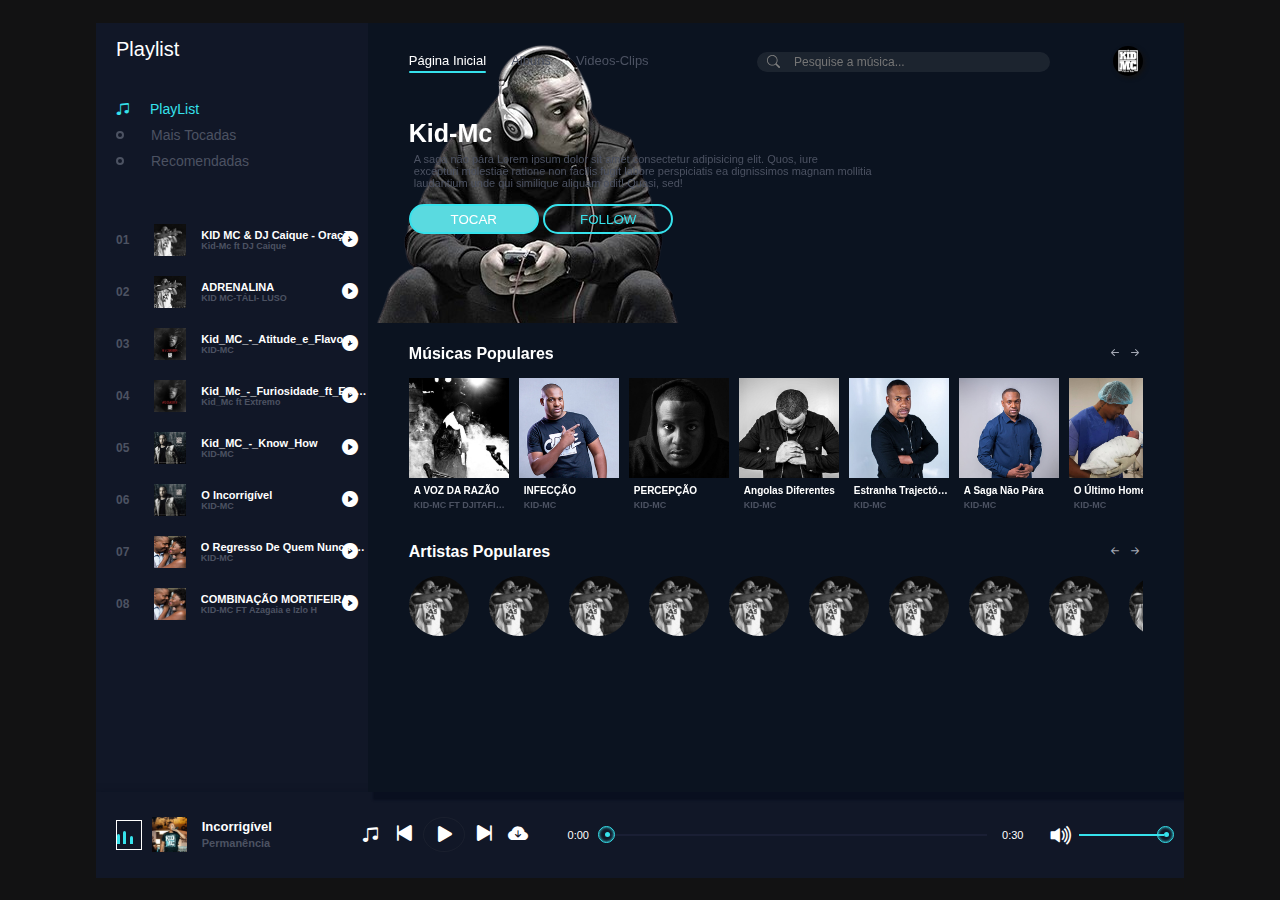
==== index.html @ c9020441 "comitar" ====
<!DOCTYPE html>
<html lang="pt-br">
<head>
    <meta charset="UTF-8">
    <meta name="viewport" content="width=device-width, initial-scale=1.0">
    <title>músicas</title>
    <link rel="stylesheet" href="Estilos/music.css">
    <link rel="stylesheet" href="https://cdn.jsdelivr.net/npm/bootstrap-icons@1.8.3/font/bootstrap-icons.css">
    <script defer src="js/music.js"></script>
</head>
<body>
<header>
 <div class="menu_lateral"><!--MENU-LATERAL-->
   <h1>Playlist</h1>
    <div class="playlist"> <!--Abrir playlist-->
      <h4 class="active"><span></span> <i class="bi bi-music-note-beamed"></i>PlayList</h4>
      <h4><span></span> <i class="bi bi-music-note-beamed"></i>Mais Tocadas</h4>
      <h4><span></span> <i class="bi bi-music-note-beamed"></i> Recomendadas</h4>
    </div><!--Fechar playlist-->
    <div class="menu_musica"><!--Abrir menu-musicas--> 
      <li class="itens_sons">
       <span>01</span>
       <img src="Imagens/telefones/kid-mc01.jpg" alt="">
       <h5>On My Way   <br> <div class="subtitulo">Kid-Mc</div></h5>
       <i class="bi playListPlay bi-play-circle-fill" id="1"></i>
      </li>
      <li class="itens_sons">
      <span>02</span>
                  <img src="Imagens/telefones/kid-mc03.jpg" alt="">
                  <h5>On My Way <br> <div class="subtitulo">Kid-Mc</div></h5>
                  <i class="bi playListPlay bi-play-circle-fill" id="2"></i>
      </li>
                <li class="itens_sons">
                  <span>03</span>
                  <img src="Imagens/telefones/kid-mc04.jpg" alt="">
                  <h5>On My Way <br> <div class="subtitulo">Kid-Mc</div></h5>
                  <i class="bi playListPlay bi-play-circle-fill" id="3"></i>
                </li>
                <li class="itens_sons">
                <span>04</span>
                  <img src="Imagens/telefones/kid-mc05.jpg" alt="">
                  <h5>On My Way <br> <div class="subtitulo">Kid-Mc</div></h5>
                  <i class="bi playListPlay bi-play-circle-fill" id="4"></i>
                </li>
                <li class="itens_sons">
                  <span>05</span>
                  <img src="Imagens/telefones/kid-mc06.jpg" alt="">
                  <h5>On My Way <br> <div class="subtitulo">Kid-Mc</div></h5>
                  <i class="bi playListPlay bi-play-circle-fill" id="5"></i>
                </li>
                <li class="itens_sons">
                  <span>06</span>
                  <img src="Imagens/telefones/kid-mc07.jpg" alt="">
                  <h5>On My Way <br> <div class="subtitulo">Kid-Mc</div></h5>
                  <i class="bi playListPlay bi-play-circle-fill" id="6"></i>
                </li>
              <li class="itens_sons">
                  <span>07</span>
                  <img src="Imagens/telefones/kid-mc11.jpg" alt="">
                  <h5>On My Way <br> <div class="subtitulo">Kid-Mc</div></h5>
                  <i class="bi playListPlay bi-play-circle-fill" id="7"></i>
              </li>
              <li class="itens_sons">
                <span>08</span>
                <img src="Imagens/telefones/kid-mc10.jpg" alt="">
                <h5>On My Way <br> <div class="subtitulo">Kid-Mc</div></h5>
                <i class="bi playListPlay bi-play-circle-fill" id="8"></i>
              </li>
              <li class="itens_sons">
                <span>09</span>
                <img src="Imagens/telefones/kid-mc12.jpg" alt="">
                <h5>On My Way <br> <div class="subtitulo">Kid-Mc</div></h5>
                <i class="bi playListPlay bi-play-circle-fill" id="9"></i>
              </li>
              <li class="itens_sons">
                <span>10</span>
                <img src="Imagens/telefones/kid-mc13.jpg" alt="">
                <h5>On My Way <br> <div class="subtitulo">Kid-Mc</div></h5>
                <i class="bi playListPlay bi-play-circle-fill" id="10"></i>
                </li>
                <li class="itens_sons">
                <span>11</span>
                <img src="Imagens/telefones/kid-mc14.jpg" alt="">
                <h5>On My Way <br> <div class="subtitulo">Kid-Mc</div></h5>
                <i class="bi playListPlay bi-play-circle-fill" id="11"></i>
                </li>
              <li class="itens_sons">
                <span>12</span>
                <img src="Imagens/telefones/kid-mc15.jpg" alt="">
                <h5>On My Way <br> <div class="subtitulo">Kid-Mc</div></h5>
                <i class="bi playListPlay bi-play-circle-fill" id="12"></i>
              </li>
              <li class="itens_sons">
                <span>13</span>
                <img src="Imagens/telefones/kid-mc16.jpg" alt="">
                <h5>On My Way <br> <div class="subtitulo">Kid-Mc</div></h5>
                <i class="bi playListPlay bi-play-circle-fill" id="13"></i>
                </li>
                <li class="itens_sons">
                  <span>14</span>
                  <img src="Imagens/telefones/kid-mc17.jpg" alt="">
                  <h5>On My Way <br> <div class="subtitulo">Kid-Mc</div></h5>
                  <i class="bi playListPlay bi-play-circle-fill" id="14"></i>
                </li>
              <li class="itens_sons">
                <span>15</span>
                <img src="Imagens/telefones/kid-mc18.jpg" alt="">
                <h5>On My Way <br> <div class="subtitulo">Kid-Mc</div></h5>
                  <i class="bi playListPlay bi-play-circle-fill" id="15"></i>
                </li>
   </div><!--Fechamento do menu-musicas-->
 </div><!--Fechamento do menu lateral -->
              <div class="musicas_lateral"><!--Abrir musicas laterais-->
                <nav><!--Abrir a nav-->
                  <ul> 
                    <li>Página Inicial <span></span></li>
                    <li>Albuns</li>
                    <li>Videos-Clips</li>
                  </ul>
                  <div class="pesquisar">
                    <i class=" bi bi-search"></i>
                    <input type="text" name="" id="" placeholder="Pesquise a música...">
                  </div>
                  <div class="usuario">
                    <img src="Imagens/telefones/logo.jpg" alt="logo-tipo-Kid-Mc">
                  </div>
                </nav><!--Fechar a Nav-->
                <div class="content"><!--Abrir Content-->
                  <h1>Kid-Mc</h1>
                  <p>A saga não pára Lorem ipsum dolor sit amet consectetur adipisicing elit. Quos, iure <br> excepturi molestiae ratione non facilis fugit labore perspiciatis ea dignissimos magnam mollitia <br> laudantium unde qui similique aliquam odit! Quasi, sed!</p>
                  <div class="botoes">
                    <button>TOCAR</button>
                    <button>FOLLOW</button>
                  </div>
                </div> <!--Fechar content-->
                <div class="musicas_populares"><!--Abrir musicas Populares-->
                <div class="h4"><!--Abrir H4-->
                    <h4>Músicas Populares</h4>
                    <div class="btn_s">
                      <i class="bi bi-arrow-left-short" id="musicas_populares_recuar"></i>
                      <i class="bi bi-arrow-right-short" id="musicas_populares_avancar"></i>
                    </div>
                </div><!--Fechar H4-->
                <div class="pop_musicas"><!---Abrir pop_musicas-->
                    <li class="itens_sons">
                      <div class="img_play">
                        <img src="Imagens/telefones/1.jpg" alt="">  
                        <i class="bi playListPlay bi-play-circle-fill" id="16"></i>
                    </div>
                    <h5>On My away  <br> <div class="subtitulo">Kid-Mc</div></h5>
                    </li>
                  <li class="itens_sons">
                      <div class="img_play">
                      <img src="Imagens/telefones/kid-mc01.jpg" alt="">  
                      <i class="bi playListPlay bi-play-circle-fill" id="17"></i>
                    </div>
                      <h5>On My away  <br> <div class="subtitulo">Kid-Mc</div></h5>
                    </li>
                  <li class="itens_sons">
                      <div class="img_play">
                      <img src="Imagens/telefones/kid-mc01.jpg" alt="">  
                        <i class="bi playListPlay bi-play-circle-fill" id="18"></i>
                    </div>
                    <h5>On My away  <br> <div class="subtitulo">Kid-Mc</div></h5>
                  </li>
                  <li class="itens_sons">
                      <div class="img_play">
                      <img src="Imagens/telefones/kid-mc01.jpg" alt="">  
                      <i class="bi playListPlay bi-play-circle-fill" id="19"></i>
                    </div>
                    <h5>On My away  <br> <div class="subtitulo">Kid-Mc</div></h5>
                  </li>
                  <li class="itens_sons">
                    <div class="img_play">
                      <img src="Imagens/telefones/kid-mc01.jpg" alt="">  
                      <i class="bi playListPlay bi-play-circle-fill" id="20"></i>
                    </div>
                    <h5>On My away  <br> <div class="subtitulo">Kid-Mc</div></h5>
                    </li>
                  <li class="itens_sons">
                    <div class="img_play">
                        <img src="Imagens/telefones/kid-mc01.jpg" alt="">  
                        <i class="bi playListPlay bi-play-circle-fill" id="21"></i>
                    </div>
                      <h5>On My away  <br> <div class="subtitulo">Kid-Mc</div></h5>
                  </li>
                    <li class="itens_sons">
                    <div class="img_play">
                      <img src="Imagens/telefones/kid-mc01.jpg" alt="">  
                        <i class="bi playListPlay bi-play-circle-fill" id="22"></i>
                    </div>
                    <h5>On My away  <br> <div class="subtitulo">Kid-Mc</div></h5>
                  </li>
                  <li class="itens_sons">
                      <div class="img_play">
                        <img src="Imagens/telefones/kid-mc01.jpg" alt="">  
                        <i class="bi playListPlay bi-play-circle-fill" id="23"></i>
                    </div>
                      <h5>On My away  <br> <div class="subtitulo">Kid-Mc</div></h5>
                  </li>
                  <li class="itens_sons">
                      <div class="img_play">
                        <img src="Imagens/telefones/kid-mc01.jpg" alt="">  
                        <i class="bi playListPlay bi-play-circle-fill" id="24"></i>
                    </div>
                      <h5>On My away  <br> <div class="subtitulo">Kid-Mc</div></h5>
                  </li>
                  <li class="itens_sons">
                      <div class="img_play">
                        <img src="Imagens/telefones/kid-mc01.jpg" alt="">  
                        <i class="bi playListPlay bi-play-circle-fill" id="25"></i>
                    </div>
                      <h5>On My away  <br> <div class="subtitulo">Kid-Mc</div></h5>
                  </li>
                  <li class="itens_sons">
                      <div class="img_play">
                        <img src="Imagens/telefones/kid-mc01.jpg" alt="">  
                        <i class="bi playListPlay bi-play-circle-fill" id="26"></i>
                    </div>
                      <h5>On My away  <br> <div class="subtitulo">Kid-Mc</div></h5>
                  </li>
                  <li class="itens_sons">
                      <div class="img_play">
                        <img src="Imagens/telefones/kid-mc01.jpg" alt="">  
                        <i class="bi playListPlay bi-play-circle-fill" id="27"></i>
                    </div>
                      <h5>On My away  <br> <div class="subtitulo">Kid-Mc</div></h5>
                  </li>
                  <li class="itens_sons">
                      <div class="img_play">
                        <img src="Imagens/telefones/kid-mc01.jpg" alt="">  
                        <i class="bi playListPlay bi-play-circle-fill" id="28"></i>
                    </div>
                    <h5>BUMBA  <br> <div class="subtitulo">Kid-Mc</div></h5>  
                  </li>
                  <!--Aumentando musicas nessse espaco (li)-->
                  </div><!--Fechar pop_musicas-->
                
            

                </div><!--Fechamento das musicas populares-->
                <div class="artistas_populares">
                  <div class="h4"><!--Abrir H4-->
                    <h4>Artistas Populares</h4>
                    <div class="btn_s">
                      <i class="bi bi-arrow-left-short" id="artistas_populares_recuar"></i>
                      <i class="bi bi-arrow-right-short" id="artistas_populares_avancar"></i>
                    </div>
                </div><!--Fechar H4-->
                <div class="item artistas_bx"><!--Abrir item/musicas populares/imagens redondas-->
                     <li>
                       <img src="Imagens/telefones/1.jpg" alt="">
                     </li>
                     <li>
                      <img src="Imagens/telefones/1.jpg" alt="">
                    </li>
                    <li>
                      <img src="Imagens/telefones/1.jpg" alt="">
                    </li>
                    <li>
                      <img src="Imagens/telefones/1.jpg" alt="">
                    </li>
                    <li>
                      <img src="Imagens/telefones/1.jpg" alt="">
                    </li>
                    <li>
                      <img src="Imagens/telefones/1.jpg" alt="">
                    </li>
                    <li>
                      <img src="Imagens/telefones/1.jpg" alt="">
                    </li>
                    <li>
                      <img src="Imagens/telefones/1.jpg" alt="">
                    </li>
                    <li>
                      <img src="Imagens/telefones/1.jpg" alt="">
                    </li>
                    <li>
                      <img src="Imagens/telefones/1.jpg" alt="">
                    </li>
                    <li>
                      <img src="Imagens/telefones/1.jpg" alt="">
                    </li>
                    <li>
                      <img src="Imagens/telefones/1.jpg" alt="">
                    </li>
                    <li>
                      <img src="Imagens/telefones/1.jpg" alt="">
                    </li>
                    <li>
                      <img src="Imagens/telefones/1.jpg" alt="">
                    </li>
                    <li>
                      <img src="Imagens/telefones/1.jpg" alt="">
                    </li>
                    <li>
                      <img src="Imagens/telefones/1.jpg" alt="">
                    </li>
                    <li>
                      <img src="Imagens/telefones/1.jpg" alt="">
                    </li>
                    <li>
                      <img src="Imagens/telefones/1.jpg" alt="">
                    </li>
                    <li>
                      <img src="Imagens/telefones/1.jpg" alt="">
                    </li>
                    
                </div><!--Fechar item/musicas populares/imagens redondas-->
                </div>
              </div><!--Fechar musicas Laterais-->


                  <div class="melhores_musicas"><!--mELHORES mUSICAS-->

                  <div class="wave" id="wave"><!--Abrir Wave-->
                      <div class="wave1"></div>
                    <div class="wave1"></div>
                    <div class="wave1"></div>
                  </div><!--Fechar wave-->
                    <img src="Imagens/telefones/10.jpg" alt="" id="poster_melhores_musicas">
                    <h5 id="titulo">
                    Incorrigível
                    <div class="subtitulo">Permanência</div>
                    </h5>
                    <div class="icones"><!--Abrir icones-->
                      <i class="bi shuffle bi-music-note-beamed"></i>
                      <i class="bi bi-skip-start-fill" id="voltar"></i>
                      <i class="bi bi-play-fill" id="melhoresmusicas"></i>
                      <i class="bi bi-skip-end-fill" id="proximo"></i>
                      <a href=""  download id="download_musica"><i class="bi bi-cloud-arrow-down-fill" ></i></a>
                    </div><!--Fechar icones-->
                    <span id="currentStart">0:00</span>
                    <div class="barra_progresso"><!--ABRIR BARRA DE PROGRESSO-MUSICA-->
                      <input type="range"  id="seek" min="0" max="100">
                      <div class="barra_progresso2" id="bar2"></div>
                      <div class="dot"></div>
                    </div><!--FECHAR BARRA DE PROGRESSO-MUSICA-->
                    <span id="currentFim">0:30</span>
                    <div class="volume"><!--Abrir volume-->
                      <i class="bi bi-volume-up-fill" id="icone_volume"></i>
                      <input type="range" min="0" max="100" id="volume">
                      <div class="volume_progresso"></div>
                      <div class="dot" id="volume_dot"></div>
                  </div><!--Fechar volume-->
                </div><!--Fechar melhores musicas--> 

</header>
    
</body>
</html>
---- Estilos/music.css ----
@import url('https://fonts.googleapis.com/css2?family=Poppins:ital,wght@0,100;0,200;0,300;0,400;0,500;0,600;0,700;0,800;0,900;1,100;1,200;1,300;1,400;1,500;1,600;1,700;1,800;1,900&display=swap');

*{
    box-sizing: border-box;
    margin: 0;
    padding: 0;
    text-decoration: none;
    list-style-type: none;



}
/*Configurando Músicas*/
body{
    font-family: 'Poopins', sans-serif;
    width: 100%;
    height: 100vh;
    background-color: #121213;
    display: grid;
    place-items: center;
}

header{
   position: relative;
    width: 85%;
    height: 95%;
   /* border: 1px solid #fff;*/
    display: flex;
    flex-wrap: wrap;
    overflow: hidden;
   
}



 header .menu_lateral, .musicas_lateral{
    width: 25%; 
    height: 90%;
   /* border: 1px solid  #fff;*/
    background: #111727;
    box-shadow: 5px 8px 2px #090f1f;
    color: #fff;
 } 



 header .musicas_lateral{
    width: 75%;
    background: #0b1320;
 } 



 header .melhores_musicas{
   width: 100%;
   height: 10%;
   /*border: 1px solid #fff;*/
   background: #111727;
   box-shadow: 0px 3px 8px #090f1f;
  
 }
 header .menu_lateral h1{
    font-size: 20px;
    margin: 15px 0px 0px 20px;
    font-weight: 500;

 }
 header .menu_lateral .playlist{
    margin: 40px 0px 0px 20px;

    
 }
 header .menu_lateral .playlist h4{
 font-size: 14px;
 font-weight: 400;
 padding-bottom: 10px;
 color: #4c5262;
 cursor: pointer;
 display: flex;
 align-items: center;
 transition: .3s linear;
    
 }
 /*efeito de passar com mouse*/
 header .menu_lateral .playlist h4:hover{
   
       color: #fff;
 }
 /*Fim do efeito de passar com mouse*/
 header .menu_lateral .playlist h4 span{
position: relative;
margin-right: 35px;
}
header .menu_lateral .playlist h4 span::before{
content: '';  
position: absolute;
width: 4px;
height: 4px;
border: 2px solid #4c5262;
border-radius: 50%;
top: -4px;
transition: .3s linear;
}
header .menu_lateral .playlist h4:hover span::before{
   border:2px solid #fff;
}
header .menu_lateral .playlist h4 .bi{
    display: none;
}
header .menu_lateral .playlist  .active{
color: #36e2ec;
}
header .menu_lateral .playlist  .active span{
   display: none;
}  
header .menu_lateral .playlist .active .bi{
    display: flex;
    margin-right: 20px;  
 }     
 header .menu_lateral .menu_musica{
    width: 100%;
    height: 420px;
   /* border: 1px solid #fff;*/
    margin-top: 40px;
    overflow: auto;
    
 }  
 header .menu_lateral .menu_musica::-webkit-scrollbar{
display: none;
   
}  
     
        
 header .menu_lateral .menu_musica li{
   list-style-type: none;
   position: relative;
   padding: 5px 0px 5px 20px;
   display: flex;
   align-items: center;
   margin-bottom: 10px;
   cursor: pointer;
   transition: .3s linear;
   
}  
header .menu_lateral .menu_musica li:hover{
background: rgb(105, 105, 105, .1);
   
}  
   
header .menu_lateral .menu_musica li span{
font-size: 12px;
font-weight: 600;
color: #4c5262;
      
   }  
header .menu_lateral .menu_musica li img{
     width: 32px;
     height: 32px;
     margin-left: 25px;
}  
         
header .menu_lateral .menu_musica li h5{
font-size: 11px;
margin-left: 15px;
width: 170px;
/*border: 1px solid #fff;*/
overflow: hidden;
text-overflow: ellipsis;
white-space: nowrap;
      
}  
header .menu_lateral .menu_musica li h5 .subtitulo{
font-size: 9px;
color: #4c5262;
   }  
         
header .menu_lateral .menu_musica li .bi{
     position: absolute;
     right: 10px;
    
}  
header .melhores_musicas{
   display: flex;
   align-items: center;
   padding: 0px 20px ;
}
header .melhores_musicas .wave{
   width: 30px ;
   height: 30px ;
   border: 1px solid #fff;
   padding-bottom:5px ;
   display: flex;
   align-items: flex-end ;
   margin-right: 10px;
}
header .melhores_musicas .wave .wave1{
   width: 3px ;
   height: 10px;
   background: #36e2ec;
   margin-right: 3px;
   border-radius: 10px 10px 0px 0px;
  animation: unset;/**chamar o efeito sobe desce*/

}
header .melhores_musicas .wave .wave1:nth-child(2){

   height: 13px;
   margin-right: 3.5px;
   animation-delay: .4s;
 
}
header .melhores_musicas .wave .wave1:nth-child(3){

   height: 8px;
   animation-delay: .8s;
 
}



/*Classes JavsScript*/
header .melhores_musicas .active1 .wave1{
animation:  wave .5s linear infinite;
}
header .melhores_musicas .active1 .wave1:nth-child(2){
animation-delay: .4s;
    
   }
header .melhores_musicas .active1 .wave1:nth-child(3){
animation-delay: .8s;
    
   }

 


/*Efeito de som(sobe desce-sobe-desce*/
@keyframes wave{
   0%{
      height: 10px;
   }
   50%{

      height: 15px;
   }
   100%{
      height: 10px;
   }
   /*Fim do efeito sobe-desce*/
}
header .melhores_musicas img{
   width: 35px;
   height: 35x;
}
header .melhores_musicas h5{
   width: 130px;
 /*border: 1px solid #fff;*/
  margin-left: 15px;
  color: #fff;
  line-height: 17px;
  overflow: hidden;
  text-overflow: ellipsis;
  white-space: nowrap;
  font-size: 13px;

}
header .melhores_musicas h5 .subtitulo{
 font-size: 11px;
 color: #4c5262;
  width: 100%;
  overflow: hidden;
  text-overflow: ellipsis;
  white-space: nowrap;
}
header .melhores_musicas .icones{
   font-size: 28px;
   color: #fff;
   margin: 0px 20px 0px 40px;
   outline: none;
   display: flex;
   align-items: center;
}
header .melhores_musicas .icones .bi{
 cursor: pointer;
 outline: none; 
}
header .melhores_musicas .icones .shuffle{
font-size: 17px;
margin: 10px;
width: 17.5px;
overflow: hidden;
display: flex;
align-items: center;
 }
 header .melhores_musicas .icones #download_musica{
   text-decoration: none;
   color: #fff;
   font-size: 20px;
   margin-left: 10px;
 }
 header .melhores_musicas .icones .bi:nth-child(3){
border:  1px solid rgb(105, 105, 105, .1) ;
border-radius: 50%;
padding: 1px 5px 0px 7px;
margin: 0px 5px  ;
 }
 header .melhores_musicas span {
 color: #fff;
 width: 32px;
 /**border: 1px solid #fff;*/
 font-size: 11px;
 font-weight: 400;
}
header .melhores_musicas #currentStart{
   margin: 0px 0px 0px 20px;
}
header .melhores_musicas .barra_progresso{
position: relative;
width: 43%;
height: 2px;
background: rgb(105, 105, 170, .1);
margin: 0px 15px 0px 10px;
}
header .melhores_musicas .barra_progresso .barra_progresso2{
position: absolute;
background: #36e2ec;
width: 0%;
height: 100%;
top: 0;
transition: 1s linear;
}
header .melhores_musicas .barra_progresso .dot{
   position: absolute;
   width: 5px ;
   height: 5px;
   background: #36e2ec;
   border-radius: 50%;
   left: 0%;
   top: -1.5px;
   transition: 1s linear;
}
header .melhores_musicas .barra_progresso .dot::before{
   content: '';
   position: absolute;
   width: 15px;
   height: 15px;
   border: 1px solid #36e2ec;
   border-radius: 50%;
   left: -7px;
   top: -6.5px;
   box-shadow: inset 0px 0px 3px #36e2ec;
}
header .melhores_musicas .barra_progresso input{
 position: absolute;
 width: 100%;
 top: -7px;
 left: 0;
 cursor: pointer;
 z-index: 9999999999999999999999999999999999999999999;
 /*transition: 3s linear;*/
 opacity: 0;
}

header .melhores_musicas .volume{
   position: relative;
   width: 100px;
   height: 2px;
   background: rgb(105, 105, 170, .1);
   margin-left: 50px;
}
    
header .melhores_musicas .volume .bi{
position: absolute;
color: #fff;
font-size: 25px;
top: -12px;
left: -30px;
}
header .melhores_musicas .volume input{
   position: absolute;
   width: 100%;
    top: -6px;
    left: 0;
    cursor: pointer;
    z-index: 999999999999999999999999999999999999999999999999999999999;
    opacity: 0;
}
header .melhores_musicas .volume .volume_progresso{
   position: absolute;
   background: #36e2ec;
   width: 100%;
   height: 100%;
   transition: 1s linear;
}
header .melhores_musicas .volume .dot{
   position: absolute;
   width: 5px ;
   height: 5px;
   background: #36e2ec;
   border-radius: 50%;
   left: 100%;
   top: -1.5px;
   transition: 1s linear;
}  
header .melhores_musicas .volume .dot::before{
  content: '';
  position: absolute; 
  width: 15px;
  height: 15px;
  border: 1px solid #36e2ec;
  border-radius: 50%;
  left: -7px;
  top: -6.5px;
  box-shadow: inset 0px 0px 3px #36e2ec;
}
/*
header .menu_musica::before{
   content: '';
   position: absolute;
   width: 100%;
   height: 300px;
   background: url('capa.png') left no-repeat; 
 
}*/
header .musicas_lateral{
   z-index: 2;


}
header .musicas_lateral::before{
   content: '';
   position: absolute;
   width: 100%;
   height: 300px;
   background: url('capa.png') no-repeat; 
   z-index: -1;

}
header .musicas_lateral nav{
   width: 90%;
   height: 10%;
  /* border: 1px solid #fff;*/
   margin: auto;
   display: flex;
   align-items: center;
   justify-content: space-between;
}
header .musicas_lateral nav ul{
 display: flex; 

}
header .musicas_lateral nav ul li{
list-style: none;
position: relative;
font-size: 13px;
color: #4c5262;/*Modificar a cor*/
margin-right: 25px;
cursor: pointer;
transition: .3s linear;
  
}
header .musicas_lateral nav ul li:hover{
color: #fff;
     
}
header .musicas_lateral nav ul li:nth-child(1){
   color: #fff;
        
}  
header .musicas_lateral nav ul li span{
position: absolute;
width: 100%;
height:  2.5px;
background: #36e2ec;
bottom: -5px ;
left: 0;
border-radius: 20px;
 /*Colocar sublinhado na palavra PAGINA-INICIAL*/       
} 
/*Configurando barra de pesquisar*/
header .musicas_lateral nav .pesquisar{
    position: relative;
    width: 40%;
    padding: 1px 10px ;
    border-radius: 20px;
    /*border: 1px solid #fff;*/
    color: gray;
}    
header .musicas_lateral nav .pesquisar::before{
 content: '';
 position: absolute;
 width: 100%;
 height: 100%;
 background: rgb(184, 184, 184, .1);
 border-radius: 20px;
 backdrop-filter: blur(5px);/*Pesquisar mais tarde*/
 z-index: -1;
}
header .musicas_lateral nav .pesquisar .bi{
 font-size: 13px;
 padding:3px 0px 0px 10px ;
}
header .musicas_lateral nav .pesquisar input{
   background: none;
   border: none;
   outline: none;
   padding: 0px 10px;
   color: #fff;
   font-size: 12px;
}
/*Finalizando barra de pesquisa*/
header .musicas_lateral nav .usuario{
position: relative;
width: 30px;
height: 30px;
/*border: 1px solid #fff;*/
border-radius: 50%; 
}
header .musicas_lateral nav .usuario img{

width: 100%;
height: 100%;
border-radius: 50%;
box-shadow: 2px 2px 4px #121213;
}
header .musicas_lateral .content{
 width: 90%;
 height: 30%;
/* border: 1px solid #fff;*/
 margin: auto;
 padding-top: 20px;
  
}
header .musicas_lateral .content h1{
 font-size: 25px;
 font-weight: 600;
    
}
header .musicas_lateral .content p{
   font-size: 11px;
   font-weight: 400;
   color: #4c5262;
   margin: 5px;
      
}
header .musicas_lateral .content .botoes{
margin-top: 15px;      
}
header .musicas_lateral .content .botoes button{
 width: 130px;
 height: 30px;
 border: 2px solid #36e2ec;
 outline: none;
 border-radius: 20px;
 background: #5adae0;
 color: #fff;
 cursor: pointer;
 transition: .3s linear;
}
header .musicas_lateral .content .botoes button:hover{
background: none;
color: #36e2ec;
}

header .musicas_lateral .content .botoes button:nth-child(2){
   background: none;
   color: #36e2ec;/*Pensar em tirar essa funcionalidade*/
}
header .musicas_lateral .content .botoes button:nth-child(2):hover{
   background: #36e2ec;
   color: #fff;
}
header .musicas_lateral .musicas_populares{
   width: 90%;
   height: auto;
   margin: auto;
   margin-top: 15px;
  /* border: 1px solid #fff;*/
  
}
header .musicas_lateral .musicas_populares .h4{ 
display: flex;
align-items: center;
justify-content: space-between ;

  
}
header .musicas_lateral .musicas_populares .h4 .bi{ 
   color: #a4a8b4;
   cursor: pointer;
   transition: .3s linear;     
}
header .musicas_lateral .musicas_populares .h4 .bi:hover{ 
   color: #fff;
      
}
header .musicas_lateral .musicas_populares .pop_musicas { 
width: 100%;
height: 150px;
margin-top: 15px;
display: flex;
/*border: 1px solid #fff;*/
overflow: auto;
scroll-behavior: smooth;
      
}
header .musicas_lateral .musicas_populares .pop_musicas::-webkit-scrollbar { 
   display: none;
         
   }
header .musicas_lateral .musicas_populares .pop_musicas li { 
  min-width: 100px;
  height: 140px;
  list-style-type: none;
  margin-right: 10px;
  transition: .3s linear;
}
header .musicas_lateral .musicas_populares .pop_musicas li:hover { 
background: rgb(105, 105, 170, .1) ;
}
header .musicas_lateral .musicas_populares .pop_musicas li .img_play{ 
 position: relative;
 width: 100px;
 height: 100px;
 display: flex;
 align-items: center;
 justify-content: center;   
}
header .musicas_lateral .musicas_populares .pop_musicas li .img_play img{ 
 width: 100%;
 height: 100%;
}
header .musicas_lateral .musicas_populares .pop_musicas li .img_play .bi{ 
  position: absolute;
  font-size: 20px;
  cursor: pointer;
  transition: .3s linear;
  opacity: 0;
}
header .musicas_lateral .musicas_populares .pop_musicas li:hover .img_play .bi{ 
 
   opacity: 1;
 }   
 header .musicas_lateral .musicas_populares .pop_musicas li h5{ 
 padding: 5px 0px 0px 5px;
 line-height: 15px;
 font-size: 10px;
 width: 100px ;
 overflow: hidden;
 white-space: nowrap;
 text-overflow: ellipsis;
 
 }  
 header .musicas_lateral .musicas_populares .pop_musicas li h5 .subtitulo{ 
font-size: 9px;
color: #4c5262;
overflow: hidden;
white-space: nowrap;
text-overflow: ellipsis;
}
header .musicas_lateral .artistas_populares{
  width: 90%;
  height: auto;
 /* border: 1px solid #fff;*/ 
  margin: auto;
  margin-top: 15px ;
}   
header .musicas_lateral .artistas_populares .h4{ 
   display: flex;
   align-items: center;
   justify-content: space-between ;
     
 
     
}
header .musicas_lateral .artistas_populares .h4 .bi{ 
   color: #a4a8b4;
   cursor: pointer;
   transition: .3s linear;     
}
header .musicas_lateral .artistas_populares .h4 .bi:hover{ 
   color: #fff;
         
}
         
header .musicas_lateral .artistas_populares .h4 .bi:hover{ 
   color: #fff;
      
}
header .musicas_lateral .artistas_populares .pop_musicas { 
width: 100%;
height: 150px;
margin-top: 15px;
display: flex;
/*border: 1px solid #fff;*/
overflow: auto;
scroll-behavior: smooth;
      
}
header .musicas_lateral .artistas_populares .pop_musicas::-webkit-scrollbar { 
   display: none;
         
   }
header .musicas_lateral .artistas_populares .pop_musicas li { 
  min-width: 100px;
  height: 140px;
  list-style-type: none;
  margin-right: 10px;
  transition: .3s linear;
} 
header .musicas_lateral .artistas_populares .item{ 
   width: 100%;
   height: auto;
   margin-top: 15px;
   display: flex;
   /*border: 1px solid #fff;*/
   overflow: auto;
   scroll-behavior: smooth;
 
            
         
}
header .musicas_lateral .artistas_populares .item::-webkit-scrollbar{ 
display: none;
}
header .musicas_lateral .artistas_populares .item li{ 
list-style-type: none;
position: relative;
min-width: 60px;
height: 60px;
border-radius: 50%;
margin-right: 20px;
cursor: pointer;                   
}  
header .musicas_lateral .artistas_populares .item li img{ 
   width: 100%;
   height: 100%;
   border-radius: 50%; 
                
} 
     
  
              
               

    
         
       
       
        
      
  
  
   
                 
            
           
                          
    
     
  
 
  
   


/*Finalizando configurações das músicas*/
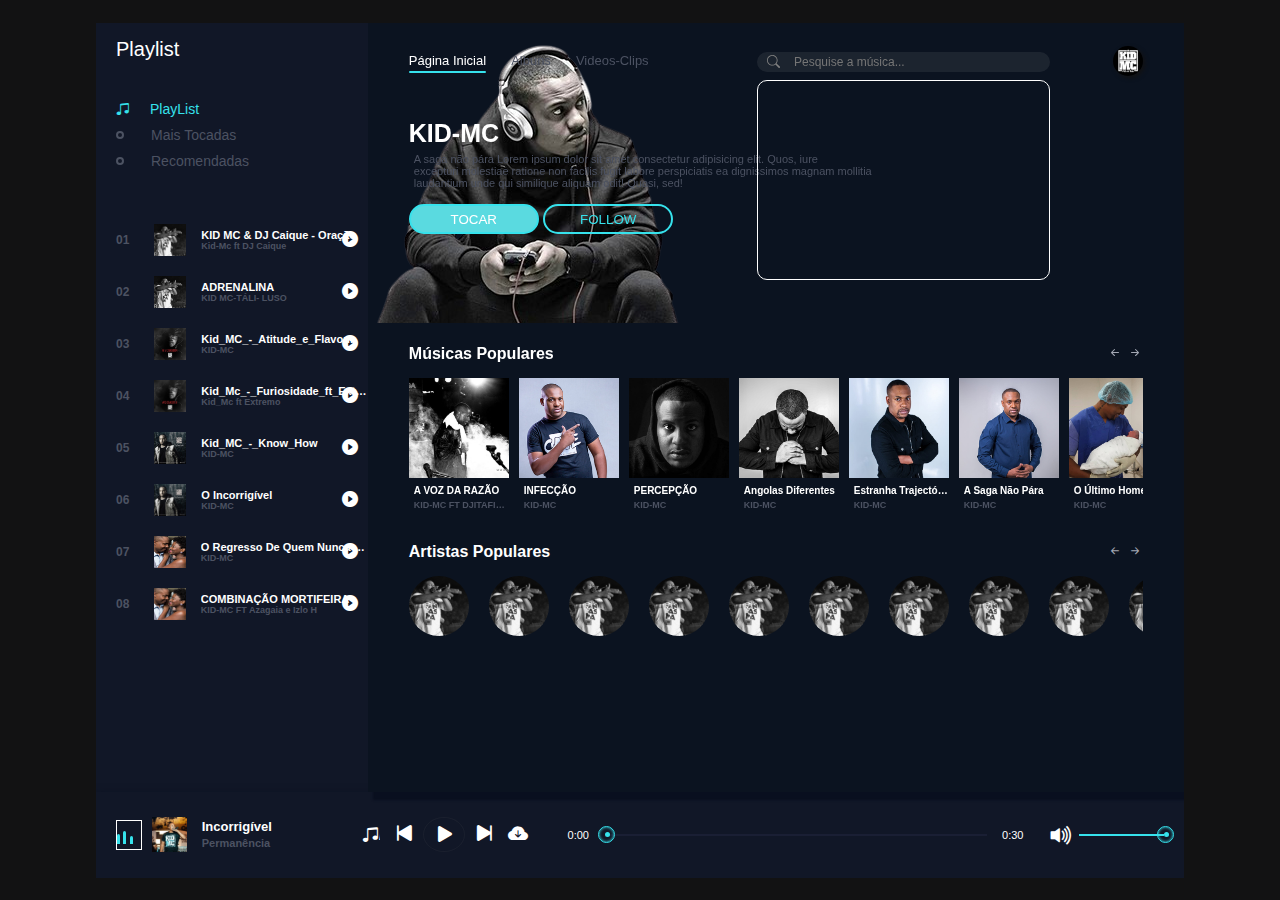
==== commit 3ad2661a: "comitar" ====
--- a/index.html
+++ b/index.html
@@ -120,13 +120,16 @@
                   <div class="pesquisar">
                     <i class=" bi bi-search"></i>
                     <input type="text" name="" id="" placeholder="Pesquise a música...">
+                    <div class="procurar_musicas">
+                      <a href="" class="cartao"></a>
+                    </div>
                   </div>
                   <div class="usuario">
                     <img src="Imagens/telefones/logo.jpg" alt="logo-tipo-Kid-Mc">
                   </div>
                 </nav><!--Fechar a Nav-->
                 <div class="content"><!--Abrir Content-->
-                  <h1>Kid-Mc</h1>
+                  <h1>KID-MC</h1>
                   <p>A saga não pára Lorem ipsum dolor sit amet consectetur adipisicing elit. Quos, iure <br> excepturi molestiae ratione non facilis fugit labore perspiciatis ea dignissimos magnam mollitia <br> laudantium unde qui similique aliquam odit! Quasi, sed!</p>
                   <div class="botoes">
                     <button>TOCAR</button>
@@ -249,7 +252,7 @@
                 </div><!--Fechar H4-->
                 <div class="item artistas_bx"><!--Abrir item/musicas populares/imagens redondas-->
                      <li>
-                       <img src="Imagens/telefones/1.jpg" alt="">
+                       <a href="kidmc.html">  <img src="Imagens/telefones/1.jpg" alt=""> </a> 
                      </li>
                      <li>
                       <img src="Imagens/telefones/1.jpg" alt="">
@@ -324,11 +327,11 @@
                     <div class="subtitulo">Permanência</div>
                     </h5>
                     <div class="icones"><!--Abrir icones-->
-                      <i class="bi shuffle bi-music-note-beamed"></i>
+                      <i class="bi shuffle bi-music-note-beamed">next</i>
                       <i class="bi bi-skip-start-fill" id="voltar"></i>
                       <i class="bi bi-play-fill" id="melhoresmusicas"></i>
                       <i class="bi bi-skip-end-fill" id="proximo"></i>
-                      <a href=""  download id="download_musica"><i class="bi bi-cloud-arrow-down-fill" ></i></a>
+                      <a href=""  download id="download_musica"> <i class="bi bi-cloud-arrow-down-fill" ></i></a>
                     </div><!--Fechar icones-->
                     <span id="currentStart">0:00</span>
                     <div class="barra_progresso"><!--ABRIR BARRA DE PROGRESSO-MUSICA-->
--- a/Estilos/music.css
+++ b/Estilos/music.css
@@ -496,6 +496,21 @@
  backdrop-filter: blur(5px);/*Pesquisar mais tarde*/
  z-index: -1;
 }
+header .musicas_lateral nav .procurar_musicas{
+position: absolute;
+width: 100%;
+height: 200px;
+border:  1px solid #fff;
+margin-top: 10px;
+border-radius: 10px;
+}
+header .musicas_lateral nav .procurar_musicas .cartao{
+   width: 100%;
+   min-height: 45px;
+   border-radius: 1px solid #fff;
+}
+
+
 header .musicas_lateral nav .pesquisar .bi{
  font-size: 13px;
  padding:3px 0px 0px 10px ;
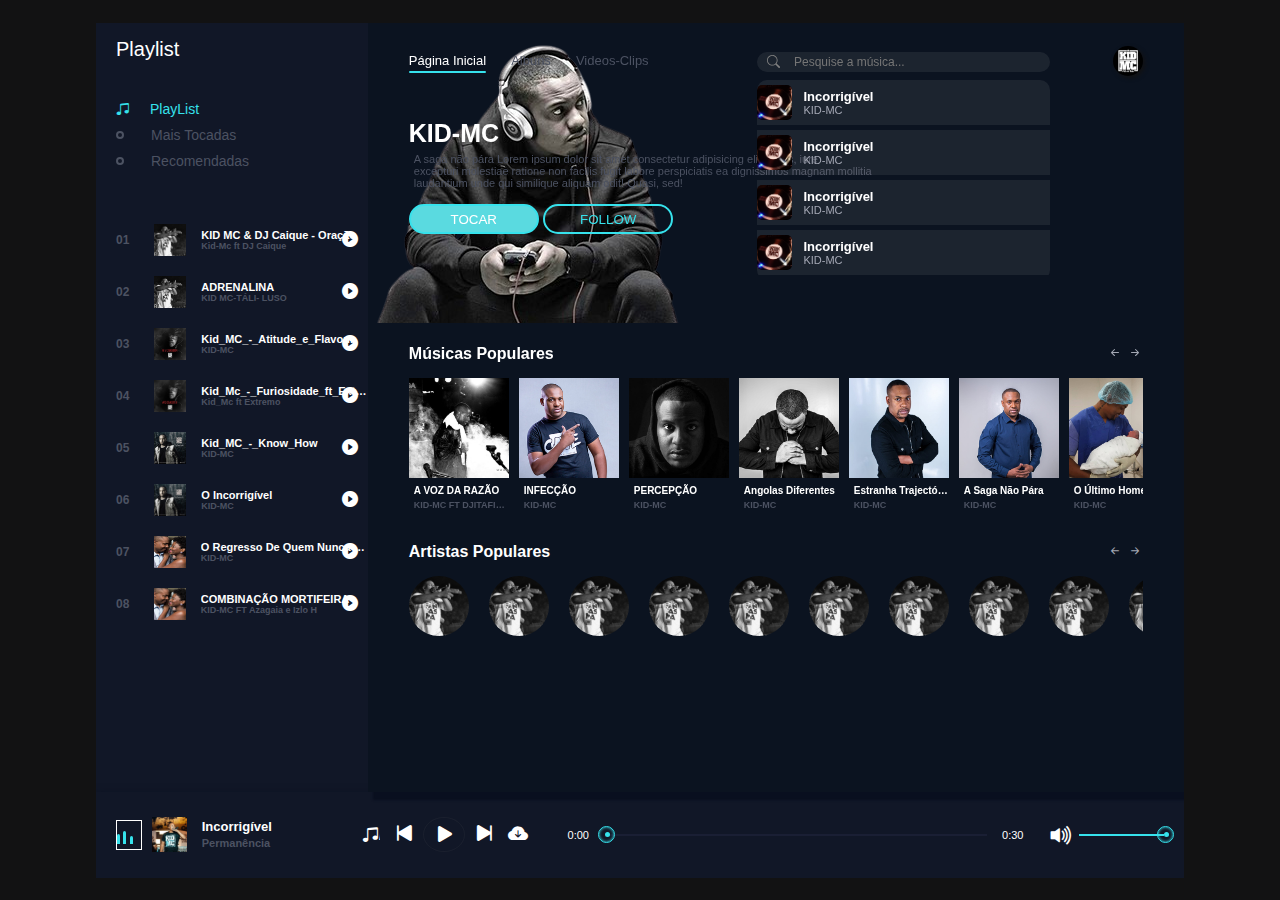
==== commit 11e5fd63: "teste" ====
--- a/index.html
+++ b/index.html
@@ -1,354 +1,466 @@
 <!DOCTYPE html>
 <html lang="pt-br">
+
 <head>
-    <meta charset="UTF-8">
-    <meta name="viewport" content="width=device-width, initial-scale=1.0">
-    <title>músicas</title>
-    <link rel="stylesheet" href="Estilos/music.css">
-    <link rel="stylesheet" href="https://cdn.jsdelivr.net/npm/bootstrap-icons@1.8.3/font/bootstrap-icons.css">
-    <script defer src="js/music.js"></script>
+  <meta charset="UTF-8">
+  <meta name="viewport" content="width=device-width, initial-scale=1.0">
+  <title>músicas</title>
+  <link rel="stylesheet" href="Estilos/music.css">
+  <link rel="stylesheet" href="https://cdn.jsdelivr.net/npm/bootstrap-icons@1.8.3/font/bootstrap-icons.css">
+  <script defer src="js/music.js"></script>
 </head>
+
 <body>
-<header>
- <div class="menu_lateral"><!--MENU-LATERAL-->
-   <h1>Playlist</h1>
-    <div class="playlist"> <!--Abrir playlist-->
-      <h4 class="active"><span></span> <i class="bi bi-music-note-beamed"></i>PlayList</h4>
-      <h4><span></span> <i class="bi bi-music-note-beamed"></i>Mais Tocadas</h4>
-      <h4><span></span> <i class="bi bi-music-note-beamed"></i> Recomendadas</h4>
-    </div><!--Fechar playlist-->
-    <div class="menu_musica"><!--Abrir menu-musicas--> 
-      <li class="itens_sons">
-       <span>01</span>
-       <img src="Imagens/telefones/kid-mc01.jpg" alt="">
-       <h5>On My Way   <br> <div class="subtitulo">Kid-Mc</div></h5>
-       <i class="bi playListPlay bi-play-circle-fill" id="1"></i>
-      </li>
-      <li class="itens_sons">
-      <span>02</span>
-                  <img src="Imagens/telefones/kid-mc03.jpg" alt="">
-                  <h5>On My Way <br> <div class="subtitulo">Kid-Mc</div></h5>
-                  <i class="bi playListPlay bi-play-circle-fill" id="2"></i>
-      </li>
-                <li class="itens_sons">
-                  <span>03</span>
-                  <img src="Imagens/telefones/kid-mc04.jpg" alt="">
-                  <h5>On My Way <br> <div class="subtitulo">Kid-Mc</div></h5>
-                  <i class="bi playListPlay bi-play-circle-fill" id="3"></i>
-                </li>
-                <li class="itens_sons">
-                <span>04</span>
-                  <img src="Imagens/telefones/kid-mc05.jpg" alt="">
-                  <h5>On My Way <br> <div class="subtitulo">Kid-Mc</div></h5>
-                  <i class="bi playListPlay bi-play-circle-fill" id="4"></i>
-                </li>
-                <li class="itens_sons">
-                  <span>05</span>
-                  <img src="Imagens/telefones/kid-mc06.jpg" alt="">
-                  <h5>On My Way <br> <div class="subtitulo">Kid-Mc</div></h5>
-                  <i class="bi playListPlay bi-play-circle-fill" id="5"></i>
-                </li>
-                <li class="itens_sons">
-                  <span>06</span>
-                  <img src="Imagens/telefones/kid-mc07.jpg" alt="">
-                  <h5>On My Way <br> <div class="subtitulo">Kid-Mc</div></h5>
-                  <i class="bi playListPlay bi-play-circle-fill" id="6"></i>
-                </li>
-              <li class="itens_sons">
-                  <span>07</span>
-                  <img src="Imagens/telefones/kid-mc11.jpg" alt="">
-                  <h5>On My Way <br> <div class="subtitulo">Kid-Mc</div></h5>
-                  <i class="bi playListPlay bi-play-circle-fill" id="7"></i>
-              </li>
-              <li class="itens_sons">
-                <span>08</span>
-                <img src="Imagens/telefones/kid-mc10.jpg" alt="">
-                <h5>On My Way <br> <div class="subtitulo">Kid-Mc</div></h5>
-                <i class="bi playListPlay bi-play-circle-fill" id="8"></i>
-              </li>
-              <li class="itens_sons">
-                <span>09</span>
-                <img src="Imagens/telefones/kid-mc12.jpg" alt="">
-                <h5>On My Way <br> <div class="subtitulo">Kid-Mc</div></h5>
-                <i class="bi playListPlay bi-play-circle-fill" id="9"></i>
-              </li>
-              <li class="itens_sons">
-                <span>10</span>
-                <img src="Imagens/telefones/kid-mc13.jpg" alt="">
-                <h5>On My Way <br> <div class="subtitulo">Kid-Mc</div></h5>
-                <i class="bi playListPlay bi-play-circle-fill" id="10"></i>
-                </li>
-                <li class="itens_sons">
-                <span>11</span>
-                <img src="Imagens/telefones/kid-mc14.jpg" alt="">
-                <h5>On My Way <br> <div class="subtitulo">Kid-Mc</div></h5>
-                <i class="bi playListPlay bi-play-circle-fill" id="11"></i>
-                </li>
-              <li class="itens_sons">
-                <span>12</span>
-                <img src="Imagens/telefones/kid-mc15.jpg" alt="">
-                <h5>On My Way <br> <div class="subtitulo">Kid-Mc</div></h5>
-                <i class="bi playListPlay bi-play-circle-fill" id="12"></i>
-              </li>
-              <li class="itens_sons">
-                <span>13</span>
-                <img src="Imagens/telefones/kid-mc16.jpg" alt="">
-                <h5>On My Way <br> <div class="subtitulo">Kid-Mc</div></h5>
-                <i class="bi playListPlay bi-play-circle-fill" id="13"></i>
-                </li>
-                <li class="itens_sons">
-                  <span>14</span>
-                  <img src="Imagens/telefones/kid-mc17.jpg" alt="">
-                  <h5>On My Way <br> <div class="subtitulo">Kid-Mc</div></h5>
-                  <i class="bi playListPlay bi-play-circle-fill" id="14"></i>
-                </li>
-              <li class="itens_sons">
-                <span>15</span>
-                <img src="Imagens/telefones/kid-mc18.jpg" alt="">
-                <h5>On My Way <br> <div class="subtitulo">Kid-Mc</div></h5>
-                  <i class="bi playListPlay bi-play-circle-fill" id="15"></i>
-                </li>
-   </div><!--Fechamento do menu-musicas-->
- </div><!--Fechamento do menu lateral -->
-              <div class="musicas_lateral"><!--Abrir musicas laterais-->
-                <nav><!--Abrir a nav-->
-                  <ul> 
-                    <li>Página Inicial <span></span></li>
-                    <li>Albuns</li>
-                    <li>Videos-Clips</li>
-                  </ul>
-                  <div class="pesquisar">
-                    <i class=" bi bi-search"></i>
-                    <input type="text" name="" id="" placeholder="Pesquise a música...">
-                    <div class="procurar_musicas">
-                      <a href="" class="cartao"></a>
-                    </div>
-                  </div>
-                  <div class="usuario">
-                    <img src="Imagens/telefones/logo.jpg" alt="logo-tipo-Kid-Mc">
-                  </div>
-                </nav><!--Fechar a Nav-->
-                <div class="content"><!--Abrir Content-->
-                  <h1>KID-MC</h1>
-                  <p>A saga não pára Lorem ipsum dolor sit amet consectetur adipisicing elit. Quos, iure <br> excepturi molestiae ratione non facilis fugit labore perspiciatis ea dignissimos magnam mollitia <br> laudantium unde qui similique aliquam odit! Quasi, sed!</p>
-                  <div class="botoes">
-                    <button>TOCAR</button>
-                    <button>FOLLOW</button>
-                  </div>
-                </div> <!--Fechar content-->
-                <div class="musicas_populares"><!--Abrir musicas Populares-->
-                <div class="h4"><!--Abrir H4-->
-                    <h4>Músicas Populares</h4>
-                    <div class="btn_s">
-                      <i class="bi bi-arrow-left-short" id="musicas_populares_recuar"></i>
-                      <i class="bi bi-arrow-right-short" id="musicas_populares_avancar"></i>
-                    </div>
-                </div><!--Fechar H4-->
-                <div class="pop_musicas"><!---Abrir pop_musicas-->
-                    <li class="itens_sons">
-                      <div class="img_play">
-                        <img src="Imagens/telefones/1.jpg" alt="">  
-                        <i class="bi playListPlay bi-play-circle-fill" id="16"></i>
-                    </div>
-                    <h5>On My away  <br> <div class="subtitulo">Kid-Mc</div></h5>
-                    </li>
-                  <li class="itens_sons">
-                      <div class="img_play">
-                      <img src="Imagens/telefones/kid-mc01.jpg" alt="">  
-                      <i class="bi playListPlay bi-play-circle-fill" id="17"></i>
-                    </div>
-                      <h5>On My away  <br> <div class="subtitulo">Kid-Mc</div></h5>
-                    </li>
-                  <li class="itens_sons">
-                      <div class="img_play">
-                      <img src="Imagens/telefones/kid-mc01.jpg" alt="">  
-                        <i class="bi playListPlay bi-play-circle-fill" id="18"></i>
-                    </div>
-                    <h5>On My away  <br> <div class="subtitulo">Kid-Mc</div></h5>
-                  </li>
-                  <li class="itens_sons">
-                      <div class="img_play">
-                      <img src="Imagens/telefones/kid-mc01.jpg" alt="">  
-                      <i class="bi playListPlay bi-play-circle-fill" id="19"></i>
-                    </div>
-                    <h5>On My away  <br> <div class="subtitulo">Kid-Mc</div></h5>
-                  </li>
-                  <li class="itens_sons">
-                    <div class="img_play">
-                      <img src="Imagens/telefones/kid-mc01.jpg" alt="">  
-                      <i class="bi playListPlay bi-play-circle-fill" id="20"></i>
-                    </div>
-                    <h5>On My away  <br> <div class="subtitulo">Kid-Mc</div></h5>
-                    </li>
-                  <li class="itens_sons">
-                    <div class="img_play">
-                        <img src="Imagens/telefones/kid-mc01.jpg" alt="">  
-                        <i class="bi playListPlay bi-play-circle-fill" id="21"></i>
-                    </div>
-                      <h5>On My away  <br> <div class="subtitulo">Kid-Mc</div></h5>
-                  </li>
-                    <li class="itens_sons">
-                    <div class="img_play">
-                      <img src="Imagens/telefones/kid-mc01.jpg" alt="">  
-                        <i class="bi playListPlay bi-play-circle-fill" id="22"></i>
-                    </div>
-                    <h5>On My away  <br> <div class="subtitulo">Kid-Mc</div></h5>
-                  </li>
-                  <li class="itens_sons">
-                      <div class="img_play">
-                        <img src="Imagens/telefones/kid-mc01.jpg" alt="">  
-                        <i class="bi playListPlay bi-play-circle-fill" id="23"></i>
-                    </div>
-                      <h5>On My away  <br> <div class="subtitulo">Kid-Mc</div></h5>
-                  </li>
-                  <li class="itens_sons">
-                      <div class="img_play">
-                        <img src="Imagens/telefones/kid-mc01.jpg" alt="">  
-                        <i class="bi playListPlay bi-play-circle-fill" id="24"></i>
-                    </div>
-                      <h5>On My away  <br> <div class="subtitulo">Kid-Mc</div></h5>
-                  </li>
-                  <li class="itens_sons">
-                      <div class="img_play">
-                        <img src="Imagens/telefones/kid-mc01.jpg" alt="">  
-                        <i class="bi playListPlay bi-play-circle-fill" id="25"></i>
-                    </div>
-                      <h5>On My away  <br> <div class="subtitulo">Kid-Mc</div></h5>
-                  </li>
-                  <li class="itens_sons">
-                      <div class="img_play">
-                        <img src="Imagens/telefones/kid-mc01.jpg" alt="">  
-                        <i class="bi playListPlay bi-play-circle-fill" id="26"></i>
-                    </div>
-                      <h5>On My away  <br> <div class="subtitulo">Kid-Mc</div></h5>
-                  </li>
-                  <li class="itens_sons">
-                      <div class="img_play">
-                        <img src="Imagens/telefones/kid-mc01.jpg" alt="">  
-                        <i class="bi playListPlay bi-play-circle-fill" id="27"></i>
-                    </div>
-                      <h5>On My away  <br> <div class="subtitulo">Kid-Mc</div></h5>
-                  </li>
-                  <li class="itens_sons">
-                      <div class="img_play">
-                        <img src="Imagens/telefones/kid-mc01.jpg" alt="">  
-                        <i class="bi playListPlay bi-play-circle-fill" id="28"></i>
-                    </div>
-                    <h5>BUMBA  <br> <div class="subtitulo">Kid-Mc</div></h5>  
-                  </li>
-                  <!--Aumentando musicas nessse espaco (li)-->
-                  </div><!--Fechar pop_musicas-->
-                
+  <header>
+    <div class="menu_lateral"><!--MENU-LATERAL-->
+      <h1>Playlist</h1>
+      <div class="playlist"> <!--Abrir playlist-->
+        <h4 class="active"><span></span> <i class="bi bi-music-note-beamed"></i>PlayList</h4>
+        <h4><span></span> <i class="bi bi-music-note-beamed"></i>Mais Tocadas</h4>
+        <h4><span></span> <i class="bi bi-music-note-beamed"></i> Recomendadas</h4>
+      </div><!--Fechar playlist-->
+      <div class="menu_musica"><!--Abrir menu-musicas-->
+        <li class="itens_sons">
+          <span>01</span>
+          <img src="Imagens/telefones/kid-mc01.jpg" alt="">
+          <h5>On My Way <br>
+            <div class="subtitulo">Kid-Mc</div>
+          </h5>
+          <i class="bi playListPlay bi-play-circle-fill" id="1"></i>
+        </li>
+        <li class="itens_sons">
+          <span>02</span>
+          <img src="Imagens/telefones/kid-mc03.jpg" alt="">
+          <h5>On My Way <br>
+            <div class="subtitulo">Kid-Mc</div>
+          </h5>
+          <i class="bi playListPlay bi-play-circle-fill" id="2"></i>
+        </li>
+        <li class="itens_sons">
+          <span>03</span>
+          <img src="Imagens/telefones/kid-mc04.jpg" alt="">
+          <h5>On My Way <br>
+            <div class="subtitulo">Kid-Mc</div>
+          </h5>
+          <i class="bi playListPlay bi-play-circle-fill" id="3"></i>
+        </li>
+        <li class="itens_sons">
+          <span>04</span>
+          <img src="Imagens/telefones/kid-mc05.jpg" alt="">
+          <h5>On My Way <br>
+            <div class="subtitulo">Kid-Mc</div>
+          </h5>
+          <i class="bi playListPlay bi-play-circle-fill" id="4"></i>
+        </li>
+        <li class="itens_sons">
+          <span>05</span>
+          <img src="Imagens/telefones/kid-mc06.jpg" alt="">
+          <h5>On My Way <br>
+            <div class="subtitulo">Kid-Mc</div>
+          </h5>
+          <i class="bi playListPlay bi-play-circle-fill" id="5"></i>
+        </li>
+        <li class="itens_sons">
+          <span>06</span>
+          <img src="Imagens/telefones/kid-mc07.jpg" alt="">
+          <h5>On My Way <br>
+            <div class="subtitulo">Kid-Mc</div>
+          </h5>
+          <i class="bi playListPlay bi-play-circle-fill" id="6"></i>
+        </li>
+        <li class="itens_sons">
+          <span>07</span>
+          <img src="Imagens/telefones/kid-mc11.jpg" alt="">
+          <h5>On My Way <br>
+            <div class="subtitulo">Kid-Mc</div>
+          </h5>
+          <i class="bi playListPlay bi-play-circle-fill" id="7"></i>
+        </li>
+        <li class="itens_sons">
+          <span>08</span>
+          <img src="Imagens/telefones/kid-mc10.jpg" alt="">
+          <h5>On My Way <br>
+            <div class="subtitulo">Kid-Mc</div>
+          </h5>
+          <i class="bi playListPlay bi-play-circle-fill" id="8"></i>
+        </li>
+        <li class="itens_sons">
+          <span>09</span>
+          <img src="Imagens/telefones/kid-mc12.jpg" alt="">
+          <h5>On My Way <br>
+            <div class="subtitulo">Kid-Mc</div>
+          </h5>
+          <i class="bi playListPlay bi-play-circle-fill" id="9"></i>
+        </li>
+        <li class="itens_sons">
+          <span>10</span>
+          <img src="Imagens/telefones/kid-mc13.jpg" alt="">
+          <h5>On My Way <br>
+            <div class="subtitulo">Kid-Mc</div>
+          </h5>
+          <i class="bi playListPlay bi-play-circle-fill" id="10"></i>
+        </li>
+        <li class="itens_sons">
+          <span>11</span>
+          <img src="Imagens/telefones/kid-mc14.jpg" alt="">
+          <h5>On My Way <br>
+            <div class="subtitulo">Kid-Mc</div>
+          </h5>
+          <i class="bi playListPlay bi-play-circle-fill" id="11"></i>
+        </li>
+        <li class="itens_sons">
+          <span>12</span>
+          <img src="Imagens/telefones/kid-mc15.jpg" alt="">
+          <h5>On My Way <br>
+            <div class="subtitulo">Kid-Mc</div>
+          </h5>
+          <i class="bi playListPlay bi-play-circle-fill" id="12"></i>
+        </li>
+        <li class="itens_sons">
+          <span>13</span>
+          <img src="Imagens/telefones/kid-mc16.jpg" alt="">
+          <h5>On My Way <br>
+            <div class="subtitulo">Kid-Mc</div>
+          </h5>
+          <i class="bi playListPlay bi-play-circle-fill" id="13"></i>
+        </li>
+        <li class="itens_sons">
+          <span>14</span>
+          <img src="Imagens/telefones/kid-mc17.jpg" alt="">
+          <h5>On My Way <br>
+            <div class="subtitulo">Kid-Mc</div>
+          </h5>
+          <i class="bi playListPlay bi-play-circle-fill" id="14"></i>
+        </li>
+        <li class="itens_sons">
+          <span>15</span>
+          <img src="Imagens/telefones/kid-mc18.jpg" alt="">
+          <h5>On My Way <br>
+            <div class="subtitulo">Kid-Mc</div>
+          </h5>
+          <i class="bi playListPlay bi-play-circle-fill" id="15"></i>
+        </li>
+      </div><!--Fechamento do menu-musicas-->
+    </div><!--Fechamento do menu lateral -->
+    <div class="musicas_lateral"><!--Abrir musicas laterais-->
+      <nav><!--Abrir a nav-->
+        <ul>
+          <li>Página Inicial <span></span></li>
+          <li>Albuns</li>
+          <li>Videos-Clips</li>
+        </ul>
+        <div class="pesquisar">
+          <i class=" bi bi-search"></i>
+          <input type="text" name="" id="" placeholder="Pesquise a música...">
+          <div class="procurar_musicas">
+            <a href="" class="cartao"><img  src="Imagens/telefones/50.jpg" alt=""> 
+            <div class="content">
+                  Incorrigível
+                  <div class="subtitulo">
+                    KID-MC
+                  </div>
+            </div> 
+            </a>
+              <a href="" class="cartao"><img  src="Imagens/telefones/50.jpg" alt=""> 
+            <div class="content">
+                  Incorrigível
+                  <div class="subtitulo">
+                    KID-MC
+                  </div>
+            </div> 
+            </a>
+              <a href="" class="cartao"><img  src="Imagens/telefones/50.jpg" alt=""> 
+            <div class="content">
+                  Incorrigível
+                  <div class="subtitulo">
+                    KID-MC
+                  </div>
+            </div> 
+            </a>
+
+              <a href="" class="cartao"><img  src="Imagens/telefones/50.jpg" alt=""> 
+            <div class="content">
+                  Incorrigível
+                  <div class="subtitulo">
+                    KID-MC
+                  </div>
+            </div> 
+            </a>
+
+              <a href="" class="cartao"><img  src="Imagens/telefones/50.jpg" alt=""> 
+            <div class="content">
+                  Incorrigível
+                  <div class="subtitulo">
+                    KID-MC
+                  </div>
+            </div> 
+            </a>
+              <a href="" class="cartao"><img  src="Imagens/telefones/50.jpg" alt=""> 
+            <div class="content">
+                  Incorrigível
+                  <div class="subtitulo">
+                    KID-MC
+                  </div>
+            </div> 
+            </a>
+         
             
-
-                </div><!--Fechamento das musicas populares-->
-                <div class="artistas_populares">
-                  <div class="h4"><!--Abrir H4-->
-                    <h4>Artistas Populares</h4>
-                    <div class="btn_s">
-                      <i class="bi bi-arrow-left-short" id="artistas_populares_recuar"></i>
-                      <i class="bi bi-arrow-right-short" id="artistas_populares_avancar"></i>
-                    </div>
-                </div><!--Fechar H4-->
-                <div class="item artistas_bx"><!--Abrir item/musicas populares/imagens redondas-->
-                     <li>
-                       <a href="kidmc.html">  <img src="Imagens/telefones/1.jpg" alt=""> </a> 
-                     </li>
-                     <li>
-                      <img src="Imagens/telefones/1.jpg" alt="">
-                    </li>
-                    <li>
-                      <img src="Imagens/telefones/1.jpg" alt="">
-                    </li>
-                    <li>
-                      <img src="Imagens/telefones/1.jpg" alt="">
-                    </li>
-                    <li>
-                      <img src="Imagens/telefones/1.jpg" alt="">
-                    </li>
-                    <li>
-                      <img src="Imagens/telefones/1.jpg" alt="">
-                    </li>
-                    <li>
-                      <img src="Imagens/telefones/1.jpg" alt="">
-                    </li>
-                    <li>
-                      <img src="Imagens/telefones/1.jpg" alt="">
-                    </li>
-                    <li>
-                      <img src="Imagens/telefones/1.jpg" alt="">
-                    </li>
-                    <li>
-                      <img src="Imagens/telefones/1.jpg" alt="">
-                    </li>
-                    <li>
-                      <img src="Imagens/telefones/1.jpg" alt="">
-                    </li>
-                    <li>
-                      <img src="Imagens/telefones/1.jpg" alt="">
-                    </li>
-                    <li>
-                      <img src="Imagens/telefones/1.jpg" alt="">
-                    </li>
-                    <li>
-                      <img src="Imagens/telefones/1.jpg" alt="">
-                    </li>
-                    <li>
-                      <img src="Imagens/telefones/1.jpg" alt="">
-                    </li>
-                    <li>
-                      <img src="Imagens/telefones/1.jpg" alt="">
-                    </li>
-                    <li>
-                      <img src="Imagens/telefones/1.jpg" alt="">
-                    </li>
-                    <li>
-                      <img src="Imagens/telefones/1.jpg" alt="">
-                    </li>
-                    <li>
-                      <img src="Imagens/telefones/1.jpg" alt="">
-                    </li>
-                    
-                </div><!--Fechar item/musicas populares/imagens redondas-->
-                </div>
-              </div><!--Fechar musicas Laterais-->
-
-
-                  <div class="melhores_musicas"><!--mELHORES mUSICAS-->
-
-                  <div class="wave" id="wave"><!--Abrir Wave-->
-                      <div class="wave1"></div>
-                    <div class="wave1"></div>
-                    <div class="wave1"></div>
-                  </div><!--Fechar wave-->
-                    <img src="Imagens/telefones/10.jpg" alt="" id="poster_melhores_musicas">
-                    <h5 id="titulo">
-                    Incorrigível
-                    <div class="subtitulo">Permanência</div>
-                    </h5>
-                    <div class="icones"><!--Abrir icones-->
-                      <i class="bi shuffle bi-music-note-beamed">next</i>
-                      <i class="bi bi-skip-start-fill" id="voltar"></i>
-                      <i class="bi bi-play-fill" id="melhoresmusicas"></i>
-                      <i class="bi bi-skip-end-fill" id="proximo"></i>
-                      <a href=""  download id="download_musica"> <i class="bi bi-cloud-arrow-down-fill" ></i></a>
-                    </div><!--Fechar icones-->
-                    <span id="currentStart">0:00</span>
-                    <div class="barra_progresso"><!--ABRIR BARRA DE PROGRESSO-MUSICA-->
-                      <input type="range"  id="seek" min="0" max="100">
-                      <div class="barra_progresso2" id="bar2"></div>
-                      <div class="dot"></div>
-                    </div><!--FECHAR BARRA DE PROGRESSO-MUSICA-->
-                    <span id="currentFim">0:30</span>
-                    <div class="volume"><!--Abrir volume-->
-                      <i class="bi bi-volume-up-fill" id="icone_volume"></i>
-                      <input type="range" min="0" max="100" id="volume">
-                      <div class="volume_progresso"></div>
-                      <div class="dot" id="volume_dot"></div>
-                  </div><!--Fechar volume-->
-                </div><!--Fechar melhores musicas--> 
-
-</header>
-    
+          </div>
+        </div>
+        <div class="usuario">
+          <img src="Imagens/telefones/logo.jpg" alt="logo-tipo-Kid-Mc">
+        </div>
+      </nav><!--Fechar a Nav-->
+      <div class="content"><!--Abrir Content-->
+        <h1>KID-MC</h1>
+        <p>A saga não pára Lorem ipsum dolor sit amet consectetur adipisicing elit. Quos, iure <br> excepturi molestiae
+          ratione non facilis fugit labore perspiciatis ea dignissimos magnam mollitia <br> laudantium unde qui
+          similique aliquam odit! Quasi, sed!</p>
+        <div class="botoes">
+          <button>TOCAR</button>
+          <button>FOLLOW</button>
+        </div>
+      </div> <!--Fechar content-->
+      <div class="musicas_populares"><!--Abrir musicas Populares-->
+        <div class="h4"><!--Abrir H4-->
+          <h4>Músicas Populares</h4>
+          <div class="btn_s">
+            <i class="bi bi-arrow-left-short" id="musicas_populares_recuar"></i>
+            <i class="bi bi-arrow-right-short" id="musicas_populares_avancar"></i>
+          </div>
+        </div><!--Fechar H4-->
+        <div class="pop_musicas"><!---Abrir pop_musicas-->
+          <li class="itens_sons">
+            <div class="img_play">
+              <img src="Imagens/telefones/1.jpg" alt="">
+              <i class="bi playListPlay bi-play-circle-fill" id="16"></i>
+            </div>
+            <h5>On My away <br>
+              <div class="subtitulo">Kid-Mc</div>
+            </h5>
+          </li>
+          <li class="itens_sons">
+            <div class="img_play">
+              <img src="Imagens/telefones/kid-mc01.jpg" alt="">
+              <i class="bi playListPlay bi-play-circle-fill" id="17"></i>
+            </div>
+            <h5>On My away <br>
+              <div class="subtitulo">Kid-Mc</div>
+            </h5>
+          </li>
+          <li class="itens_sons">
+            <div class="img_play">
+              <img src="Imagens/telefones/kid-mc01.jpg" alt="">
+              <i class="bi playListPlay bi-play-circle-fill" id="18"></i>
+            </div>
+            <h5>On My away <br>
+              <div class="subtitulo">Kid-Mc</div>
+            </h5>
+          </li>
+          <li class="itens_sons">
+            <div class="img_play">
+              <img src="Imagens/telefones/kid-mc01.jpg" alt="">
+              <i class="bi playListPlay bi-play-circle-fill" id="19"></i>
+            </div>
+            <h5>On My away <br>
+              <div class="subtitulo">Kid-Mc</div>
+            </h5>
+          </li>
+          <li class="itens_sons">
+            <div class="img_play">
+              <img src="Imagens/telefones/kid-mc01.jpg" alt="">
+              <i class="bi playListPlay bi-play-circle-fill" id="20"></i>
+            </div>
+            <h5>On My away <br>
+              <div class="subtitulo">Kid-Mc</div>
+            </h5>
+          </li>
+          <li class="itens_sons">
+            <div class="img_play">
+              <img src="Imagens/telefones/kid-mc01.jpg" alt="">
+              <i class="bi playListPlay bi-play-circle-fill" id="21"></i>
+            </div>
+            <h5>On My away <br>
+              <div class="subtitulo">Kid-Mc</div>
+            </h5>
+          </li>
+          <li class="itens_sons">
+            <div class="img_play">
+              <img src="Imagens/telefones/kid-mc01.jpg" alt="">
+              <i class="bi playListPlay bi-play-circle-fill" id="22"></i>
+            </div>
+            <h5>On My away <br>
+              <div class="subtitulo">Kid-Mc</div>
+            </h5>
+          </li>
+          <li class="itens_sons">
+            <div class="img_play">
+              <img src="Imagens/telefones/kid-mc01.jpg" alt="">
+              <i class="bi playListPlay bi-play-circle-fill" id="23"></i>
+            </div>
+            <h5>On My away <br>
+              <div class="subtitulo">Kid-Mc</div>
+            </h5>
+          </li>
+          <li class="itens_sons">
+            <div class="img_play">
+              <img src="Imagens/telefones/kid-mc01.jpg" alt="">
+              <i class="bi playListPlay bi-play-circle-fill" id="24"></i>
+            </div>
+            <h5>On My away <br>
+              <div class="subtitulo">Kid-Mc</div>
+            </h5>
+          </li>
+          <li class="itens_sons">
+            <div class="img_play">
+              <img src="Imagens/telefones/kid-mc01.jpg" alt="">
+              <i class="bi playListPlay bi-play-circle-fill" id="25"></i>
+            </div>
+            <h5>On My away <br>
+              <div class="subtitulo">Kid-Mc</div>
+            </h5>
+          </li>
+          <li class="itens_sons">
+            <div class="img_play">
+              <img src="Imagens/telefones/kid-mc01.jpg" alt="">
+              <i class="bi playListPlay bi-play-circle-fill" id="26"></i>
+            </div>
+            <h5>On My away <br>
+              <div class="subtitulo">Kid-Mc</div>
+            </h5>
+          </li>
+          <li class="itens_sons">
+            <div class="img_play">
+              <img src="Imagens/telefones/kid-mc01.jpg" alt="">
+              <i class="bi playListPlay bi-play-circle-fill" id="27"></i>
+            </div>
+            <h5>On My away <br>
+              <div class="subtitulo">Kid-Mc</div>
+            </h5>
+          </li>
+          <li class="itens_sons">
+            <div class="img_play">
+              <img src="Imagens/telefones/kid-mc01.jpg" alt="">
+              <i class="bi playListPlay bi-play-circle-fill" id="28"></i>
+            </div>
+            <h5>BUMBA <br>
+              <div class="subtitulo">Kid-Mc</div>
+            </h5>
+          </li>
+          <!--Aumentando musicas nessse espaco (li)-->
+        </div><!--Fechar pop_musicas-->
+
+
+
+      </div><!--Fechamento das musicas populares-->
+      <div class="artistas_populares">
+        <div class="h4"><!--Abrir H4-->
+          <h4>Artistas Populares</h4>
+          <div class="btn_s">
+            <i class="bi bi-arrow-left-short" id="artistas_populares_recuar"></i>
+            <i class="bi bi-arrow-right-short" id="artistas_populares_avancar"></i>
+          </div>
+        </div><!--Fechar H4-->
+        <div class="item artistas_bx"><!--Abrir item/musicas populares/imagens redondas-->
+          <li>
+            <a href="kidmc.html"> <img src="Imagens/telefones/1.jpg" alt=""> </a>
+          </li>
+          <li>
+            <img src="Imagens/telefones/1.jpg" alt="">
+          </li>
+          <li>
+            <img src="Imagens/telefones/1.jpg" alt="">
+          </li>
+          <li>
+            <img src="Imagens/telefones/1.jpg" alt="">
+          </li>
+          <li>
+            <img src="Imagens/telefones/1.jpg" alt="">
+          </li>
+          <li>
+            <img src="Imagens/telefones/1.jpg" alt="">
+          </li>
+          <li>
+            <img src="Imagens/telefones/1.jpg" alt="">
+          </li>
+          <li>
+            <img src="Imagens/telefones/1.jpg" alt="">
+          </li>
+          <li>
+            <img src="Imagens/telefones/1.jpg" alt="">
+          </li>
+          <li>
+            <img src="Imagens/telefones/1.jpg" alt="">
+          </li>
+          <li>
+            <img src="Imagens/telefones/1.jpg" alt="">
+          </li>
+          <li>
+            <img src="Imagens/telefones/1.jpg" alt="">
+          </li>
+          <li>
+            <img src="Imagens/telefones/1.jpg" alt="">
+          </li>
+          <li>
+            <img src="Imagens/telefones/1.jpg" alt="">
+          </li>
+          <li>
+            <img src="Imagens/telefones/1.jpg" alt="">
+          </li>
+          <li>
+            <img src="Imagens/telefones/1.jpg" alt="">
+          </li>
+          <li>
+            <img src="Imagens/telefones/1.jpg" alt="">
+          </li>
+          <li>
+            <img src="Imagens/telefones/1.jpg" alt="">
+          </li>
+          <li>
+            <img src="Imagens/telefones/1.jpg" alt="">
+          </li>
+
+        </div><!--Fechar item/musicas populares/imagens redondas-->
+      </div>
+    </div><!--Fechar musicas Laterais-->
+
+
+    <div class="melhores_musicas"><!--mELHORES mUSICAS-->
+
+      <div class="wave" id="wave"><!--Abrir Wave-->
+        <div class="wave1"></div>
+        <div class="wave1"></div>
+        <div class="wave1"></div>
+      </div><!--Fechar wave-->
+      <img src="Imagens/telefones/10.jpg" alt="" id="poster_melhores_musicas">
+      <h5 id="titulo">
+        Incorrigível
+        <div class="subtitulo">Permanência</div>
+      </h5>
+      <div class="icones"><!--Abrir icones-->
+        <i class="bi shuffle bi-music-note-beamed">next</i>
+        <i class="bi bi-skip-start-fill" id="voltar"></i>
+        <i class="bi bi-play-fill" id="melhoresmusicas"></i>
+        <i class="bi bi-skip-end-fill" id="proximo"></i>
+        <a href="" download id="download_musica"> <i class="bi bi-cloud-arrow-down-fill"></i></a>
+      </div><!--Fechar icones-->
+      <span id="currentStart">0:00</span>
+      <div class="barra_progresso"><!--ABRIR BARRA DE PROGRESSO-MUSICA-->
+        <input type="range" id="seek" min="0" max="100">
+        <div class="barra_progresso2" id="bar2"></div>
+        <div class="dot"></div>
+      </div><!--FECHAR BARRA DE PROGRESSO-MUSICA-->
+      <span id="currentFim">0:30</span>
+      <div class="volume"><!--Abrir volume-->
+        <i class="bi bi-volume-up-fill" id="icone_volume"></i>
+        <input type="range" min="0" max="100" id="volume">
+        <div class="volume_progresso"></div>
+        <div class="dot" id="volume_dot"></div>
+      </div><!--Fechar volume-->
+    </div><!--Fechar melhores musicas-->
+
+  </header>
+
 </body>
+
 </html>--- a/Estilos/music.css
+++ b/Estilos/music.css
@@ -1,137 +1,152 @@
 @import url('https://fonts.googleapis.com/css2?family=Poppins:ital,wght@0,100;0,200;0,300;0,400;0,500;0,600;0,700;0,800;0,900;1,100;1,200;1,300;1,400;1,500;1,600;1,700;1,800;1,900&display=swap');
 
-*{
-    box-sizing: border-box;
-    margin: 0;
-    padding: 0;
-    text-decoration: none;
-    list-style-type: none;
-
-
-
-}
+* {
+   box-sizing: border-box;
+   margin: 0;
+   padding: 0;
+   text-decoration: none;
+   list-style-type: none;
+
+
+
+}
+
 /*Configurando Músicas*/
-body{
-    font-family: 'Poopins', sans-serif;
-    width: 100%;
-    height: 100vh;
-    background-color: #121213;
-    display: grid;
-    place-items: center;
-}
-
-header{
+body {
+   font-family: 'Poopins', sans-serif;
+   width: 100%;
+   height: 100vh;
+   background-color: #121213;
+   display: grid;
+   place-items: center;
+}
+
+header {
    position: relative;
-    width: 85%;
-    height: 95%;
+   width: 85%;
+   height: 95%;
    /* border: 1px solid #fff;*/
-    display: flex;
-    flex-wrap: wrap;
-    overflow: hidden;
-   
-}
-
-
-
- header .menu_lateral, .musicas_lateral{
-    width: 25%; 
-    height: 90%;
+   display: flex;
+   flex-wrap: wrap;
+   overflow: hidden;
+
+}
+
+
+
+header .menu_lateral,
+.musicas_lateral {
+   width: 25%;
+   height: 90%;
    /* border: 1px solid  #fff;*/
-    background: #111727;
-    box-shadow: 5px 8px 2px #090f1f;
-    color: #fff;
- } 
-
-
-
- header .musicas_lateral{
-    width: 75%;
-    background: #0b1320;
- } 
-
-
-
- header .melhores_musicas{
+   background: #111727;
+   box-shadow: 5px 8px 2px #090f1f;
+   color: #fff;
+}
+
+
+
+header .musicas_lateral {
+   width: 75%;
+   background: #0b1320;
+}
+
+
+
+header .melhores_musicas {
    width: 100%;
    height: 10%;
    /*border: 1px solid #fff;*/
    background: #111727;
    box-shadow: 0px 3px 8px #090f1f;
-  
- }
- header .menu_lateral h1{
-    font-size: 20px;
-    margin: 15px 0px 0px 20px;
-    font-weight: 500;
-
- }
- header .menu_lateral .playlist{
-    margin: 40px 0px 0px 20px;
-
-    
- }
- header .menu_lateral .playlist h4{
- font-size: 14px;
- font-weight: 400;
- padding-bottom: 10px;
- color: #4c5262;
- cursor: pointer;
- display: flex;
- align-items: center;
- transition: .3s linear;
-    
- }
- /*efeito de passar com mouse*/
- header .menu_lateral .playlist h4:hover{
-   
-       color: #fff;
- }
- /*Fim do efeito de passar com mouse*/
- header .menu_lateral .playlist h4 span{
-position: relative;
-margin-right: 35px;
-}
-header .menu_lateral .playlist h4 span::before{
-content: '';  
-position: absolute;
-width: 4px;
-height: 4px;
-border: 2px solid #4c5262;
-border-radius: 50%;
-top: -4px;
-transition: .3s linear;
-}
-header .menu_lateral .playlist h4:hover span::before{
-   border:2px solid #fff;
-}
-header .menu_lateral .playlist h4 .bi{
-    display: none;
-}
-header .menu_lateral .playlist  .active{
-color: #36e2ec;
-}
-header .menu_lateral .playlist  .active span{
+
+}
+
+header .menu_lateral h1 {
+   font-size: 20px;
+   margin: 15px 0px 0px 20px;
+   font-weight: 500;
+
+}
+
+header .menu_lateral .playlist {
+   margin: 40px 0px 0px 20px;
+
+
+}
+
+header .menu_lateral .playlist h4 {
+   font-size: 14px;
+   font-weight: 400;
+   padding-bottom: 10px;
+   color: #4c5262;
+   cursor: pointer;
+   display: flex;
+   align-items: center;
+   transition: .3s linear;
+
+}
+
+/*efeito de passar com mouse*/
+header .menu_lateral .playlist h4:hover {
+
+   color: #fff;
+}
+
+/*Fim do efeito de passar com mouse*/
+header .menu_lateral .playlist h4 span {
+   position: relative;
+   margin-right: 35px;
+}
+
+header .menu_lateral .playlist h4 span::before {
+   content: '';
+   position: absolute;
+   width: 4px;
+   height: 4px;
+   border: 2px solid #4c5262;
+   border-radius: 50%;
+   top: -4px;
+   transition: .3s linear;
+}
+
+header .menu_lateral .playlist h4:hover span::before {
+   border: 2px solid #fff;
+}
+
+header .menu_lateral .playlist h4 .bi {
    display: none;
-}  
-header .menu_lateral .playlist .active .bi{
-    display: flex;
-    margin-right: 20px;  
- }     
- header .menu_lateral .menu_musica{
-    width: 100%;
-    height: 420px;
+}
+
+header .menu_lateral .playlist .active {
+   color: #36e2ec;
+}
+
+header .menu_lateral .playlist .active span {
+   display: none;
+}
+
+header .menu_lateral .playlist .active .bi {
+   display: flex;
+   margin-right: 20px;
+}
+
+header .menu_lateral .menu_musica {
+   width: 100%;
+   height: 420px;
    /* border: 1px solid #fff;*/
-    margin-top: 40px;
-    overflow: auto;
-    
- }  
- header .menu_lateral .menu_musica::-webkit-scrollbar{
-display: none;
-   
-}  
-     
-        
- header .menu_lateral .menu_musica li{
+   margin-top: 40px;
+   overflow: auto;
+
+}
+
+header .menu_lateral .menu_musica::-webkit-scrollbar {
+   display: none;
+
+}
+
+
+header .menu_lateral .menu_musica li {
    list-style-type: none;
    position: relative;
    padding: 5px 0px 5px 20px;
@@ -140,139 +155,157 @@
    margin-bottom: 10px;
    cursor: pointer;
    transition: .3s linear;
-   
-}  
-header .menu_lateral .menu_musica li:hover{
-background: rgb(105, 105, 105, .1);
-   
-}  
-   
-header .menu_lateral .menu_musica li span{
-font-size: 12px;
-font-weight: 600;
-color: #4c5262;
-      
-   }  
-header .menu_lateral .menu_musica li img{
-     width: 32px;
-     height: 32px;
-     margin-left: 25px;
-}  
-         
-header .menu_lateral .menu_musica li h5{
-font-size: 11px;
-margin-left: 15px;
-width: 170px;
-/*border: 1px solid #fff;*/
-overflow: hidden;
-text-overflow: ellipsis;
-white-space: nowrap;
-      
-}  
-header .menu_lateral .menu_musica li h5 .subtitulo{
-font-size: 9px;
-color: #4c5262;
-   }  
-         
-header .menu_lateral .menu_musica li .bi{
-     position: absolute;
-     right: 10px;
-    
-}  
-header .melhores_musicas{
+
+}
+
+header .menu_lateral .menu_musica li:hover {
+   background: rgb(105, 105, 105, .1);
+
+}
+
+header .menu_lateral .menu_musica li span {
+   font-size: 12px;
+   font-weight: 600;
+   color: #4c5262;
+
+}
+
+header .menu_lateral .menu_musica li img {
+   width: 32px;
+   height: 32px;
+   margin-left: 25px;
+}
+
+header .menu_lateral .menu_musica li h5 {
+   font-size: 11px;
+   margin-left: 15px;
+   width: 170px;
+   /*border: 1px solid #fff;*/
+   overflow: hidden;
+   text-overflow: ellipsis;
+   white-space: nowrap;
+
+}
+
+header .menu_lateral .menu_musica li h5 .subtitulo {
+   font-size: 9px;
+   color: #4c5262;
+}
+
+header .menu_lateral .menu_musica li .bi {
+   position: absolute;
+   right: 10px;
+
+}
+
+header .melhores_musicas {
    display: flex;
    align-items: center;
-   padding: 0px 20px ;
-}
-header .melhores_musicas .wave{
-   width: 30px ;
-   height: 30px ;
+   padding: 0px 20px;
+}
+
+header .melhores_musicas .wave {
+   width: 30px;
+   height: 30px;
    border: 1px solid #fff;
-   padding-bottom:5px ;
-   display: flex;
-   align-items: flex-end ;
+   padding-bottom: 5px;
+   display: flex;
+   align-items: flex-end;
    margin-right: 10px;
 }
-header .melhores_musicas .wave .wave1{
-   width: 3px ;
+
+header .melhores_musicas .wave .wave1 {
+   width: 3px;
    height: 10px;
    background: #36e2ec;
    margin-right: 3px;
    border-radius: 10px 10px 0px 0px;
-  animation: unset;/**chamar o efeito sobe desce*/
-
-}
-header .melhores_musicas .wave .wave1:nth-child(2){
+   animation: unset;
+   /**chamar o efeito sobe desce*/
+
+}
+
+header .melhores_musicas .wave .wave1:nth-child(2) {
 
    height: 13px;
    margin-right: 3.5px;
    animation-delay: .4s;
- 
-}
-header .melhores_musicas .wave .wave1:nth-child(3){
+
+}
+
+header .melhores_musicas .wave .wave1:nth-child(3) {
 
    height: 8px;
    animation-delay: .8s;
- 
+
 }
 
 
 
 /*Classes JavsScript*/
-header .melhores_musicas .active1 .wave1{
-animation:  wave .5s linear infinite;
-}
-header .melhores_musicas .active1 .wave1:nth-child(2){
-animation-delay: .4s;
-    
-   }
-header .melhores_musicas .active1 .wave1:nth-child(3){
-animation-delay: .8s;
-    
-   }
-
- 
+header .melhores_musicas .active1 .wave1 {
+   animation: wave .5s linear infinite;
+}
+
+header .melhores_musicas .active1 .wave1:nth-child(2) {
+   animation-delay: .4s;
+
+}
+
+header .melhores_musicas .active1 .wave1:nth-child(3) {
+   animation-delay: .8s;
+
+}
+
+
 
 
 /*Efeito de som(sobe desce-sobe-desce*/
-@keyframes wave{
-   0%{
+@keyframes wave {
+   0% {
       height: 10px;
    }
-   50%{
+
+   50% {
 
       height: 15px;
    }
-   100%{
+
+   100% {
       height: 10px;
    }
+
    /*Fim do efeito sobe-desce*/
 }
-header .melhores_musicas img{
+
+header .melhores_musicas img {
    width: 35px;
    height: 35x;
 }
-header .melhores_musicas h5{
+
+header .melhores_musicas h5 {
    width: 130px;
- /*border: 1px solid #fff;*/
-  margin-left: 15px;
-  color: #fff;
-  line-height: 17px;
-  overflow: hidden;
-  text-overflow: ellipsis;
-  white-space: nowrap;
-  font-size: 13px;
-
-}
-header .melhores_musicas h5 .subtitulo{
- font-size: 11px;
- color: #4c5262;
-  width: 100%;
-  overflow: hidden;
-  text-overflow: ellipsis;
-  white-space: nowrap;
-}
-header .melhores_musicas .icones{
+   /*border: 1px solid #fff;*/
+   margin-left: 15px;
+   color: #fff;
+   line-height: 17px;
+   overflow: hidden;
+   text-overflow: ellipsis;
+   white-space: nowrap;
+   font-size: 13px;
+
+}
+
+header .melhores_musicas h5 .subtitulo {
+   font-size: 11px;
+   color: #4c5262;
+   width: 100%;
+   overflow: hidden;
+   text-overflow: ellipsis;
+   white-space: nowrap;
+}
+
+header .melhores_musicas .icones {
    font-size: 28px;
    color: #fff;
    margin: 0px 20px 0px 40px;
@@ -280,58 +313,67 @@
    display: flex;
    align-items: center;
 }
-header .melhores_musicas .icones .bi{
- cursor: pointer;
- outline: none; 
-}
-header .melhores_musicas .icones .shuffle{
-font-size: 17px;
-margin: 10px;
-width: 17.5px;
-overflow: hidden;
-display: flex;
-align-items: center;
- }
- header .melhores_musicas .icones #download_musica{
+
+header .melhores_musicas .icones .bi {
+   cursor: pointer;
+   outline: none;
+}
+
+header .melhores_musicas .icones .shuffle {
+   font-size: 17px;
+   margin: 10px;
+   width: 17.5px;
+   overflow: hidden;
+   display: flex;
+   align-items: center;
+}
+
+header .melhores_musicas .icones #download_musica {
    text-decoration: none;
    color: #fff;
    font-size: 20px;
    margin-left: 10px;
- }
- header .melhores_musicas .icones .bi:nth-child(3){
-border:  1px solid rgb(105, 105, 105, .1) ;
-border-radius: 50%;
-padding: 1px 5px 0px 7px;
-margin: 0px 5px  ;
- }
- header .melhores_musicas span {
- color: #fff;
- width: 32px;
- /**border: 1px solid #fff;*/
- font-size: 11px;
- font-weight: 400;
-}
-header .melhores_musicas #currentStart{
+}
+
+header .melhores_musicas .icones .bi:nth-child(3) {
+   border: 1px solid rgb(105, 105, 105, .1);
+   border-radius: 50%;
+   padding: 1px 5px 0px 7px;
+   margin: 0px 5px;
+}
+
+header .melhores_musicas span {
+   color: #fff;
+   width: 32px;
+   /**border: 1px solid #fff;*/
+   font-size: 11px;
+   font-weight: 400;
+}
+
+header .melhores_musicas #currentStart {
    margin: 0px 0px 0px 20px;
 }
-header .melhores_musicas .barra_progresso{
-position: relative;
-width: 43%;
-height: 2px;
-background: rgb(105, 105, 170, .1);
-margin: 0px 15px 0px 10px;
-}
-header .melhores_musicas .barra_progresso .barra_progresso2{
-position: absolute;
-background: #36e2ec;
-width: 0%;
-height: 100%;
-top: 0;
-transition: 1s linear;
-}
-header .melhores_musicas .barra_progresso .dot{
-   position: absolute;
-   width: 5px ;
+
+header .melhores_musicas .barra_progresso {
+   position: relative;
+   width: 43%;
+   height: 2px;
+   background: rgb(105, 105, 170, .1);
+   margin: 0px 15px 0px 10px;
+}
+
+header .melhores_musicas .barra_progresso .barra_progresso2 {
+   position: absolute;
+   background: #36e2ec;
+   width: 0%;
+   height: 100%;
+   top: 0;
+   transition: 1s linear;
+}
+
+header .melhores_musicas .barra_progresso .dot {
+   position: absolute;
+   width: 5px;
    height: 5px;
    background: #36e2ec;
    border-radius: 50%;
@@ -339,7 +381,8 @@
    top: -1.5px;
    transition: 1s linear;
 }
-header .melhores_musicas .barra_progresso .dot::before{
+
+header .melhores_musicas .barra_progresso .dot::before {
    content: '';
    position: absolute;
    width: 15px;
@@ -350,69 +393,75 @@
    top: -6.5px;
    box-shadow: inset 0px 0px 3px #36e2ec;
 }
-header .melhores_musicas .barra_progresso input{
- position: absolute;
- width: 100%;
- top: -7px;
- left: 0;
- cursor: pointer;
- z-index: 9999999999999999999999999999999999999999999;
- /*transition: 3s linear;*/
- opacity: 0;
-}
-
-header .melhores_musicas .volume{
+
+header .melhores_musicas .barra_progresso input {
+   position: absolute;
+   width: 100%;
+   top: -7px;
+   left: 0;
+   cursor: pointer;
+   z-index: 9999999999999999999999999999999999999999999;
+   /*transition: 3s linear;*/
+   opacity: 0;
+}
+
+header .melhores_musicas .volume {
    position: relative;
    width: 100px;
    height: 2px;
    background: rgb(105, 105, 170, .1);
    margin-left: 50px;
 }
-    
-header .melhores_musicas .volume .bi{
-position: absolute;
-color: #fff;
-font-size: 25px;
-top: -12px;
-left: -30px;
-}
-header .melhores_musicas .volume input{
-   position: absolute;
-   width: 100%;
-    top: -6px;
-    left: 0;
-    cursor: pointer;
-    z-index: 999999999999999999999999999999999999999999999999999999999;
-    opacity: 0;
-}
-header .melhores_musicas .volume .volume_progresso{
+
+header .melhores_musicas .volume .bi {
+   position: absolute;
+   color: #fff;
+   font-size: 25px;
+   top: -12px;
+   left: -30px;
+}
+
+header .melhores_musicas .volume input {
+   position: absolute;
+   width: 100%;
+   top: -6px;
+   left: 0;
+   cursor: pointer;
+   z-index: 999999999999999999999999999999999999999999999999999999999;
+   opacity: 0;
+}
+
+header .melhores_musicas .volume .volume_progresso {
    position: absolute;
    background: #36e2ec;
    width: 100%;
    height: 100%;
    transition: 1s linear;
 }
-header .melhores_musicas .volume .dot{
-   position: absolute;
-   width: 5px ;
+
+header .melhores_musicas .volume .dot {
+   position: absolute;
+   width: 5px;
    height: 5px;
    background: #36e2ec;
    border-radius: 50%;
    left: 100%;
    top: -1.5px;
    transition: 1s linear;
-}  
-header .melhores_musicas .volume .dot::before{
-  content: '';
-  position: absolute; 
-  width: 15px;
-  height: 15px;
-  border: 1px solid #36e2ec;
-  border-radius: 50%;
-  left: -7px;
-  top: -6.5px;
-  box-shadow: inset 0px 0px 3px #36e2ec;
-}
+}
+
+header .melhores_musicas .volume .dot::before {
+   content: '';
+   position: absolute;
+   width: 15px;
+   height: 15px;
+   border: 1px solid #36e2ec;
+   border-radius: 50%;
+   left: -7px;
+   top: -6.5px;
+   box-shadow: inset 0px 0px 3px #36e2ec;
+}
+
 /*
 header .menu_musica::before{
    content: '';
@@ -422,100 +471,149 @@
    background: url('capa.png') left no-repeat; 
  
 }*/
-header .musicas_lateral{
+header .musicas_lateral {
    z-index: 2;
 
 
 }
-header .musicas_lateral::before{
+
+header .musicas_lateral::before {
    content: '';
    position: absolute;
    width: 100%;
    height: 300px;
-   background: url('capa.png') no-repeat; 
+   background: url('capa.png') no-repeat;
    z-index: -1;
 
 }
-header .musicas_lateral nav{
+
+header .musicas_lateral nav {
    width: 90%;
    height: 10%;
-  /* border: 1px solid #fff;*/
+   /* border: 1px solid #fff;*/
    margin: auto;
    display: flex;
    align-items: center;
    justify-content: space-between;
 }
-header .musicas_lateral nav ul{
- display: flex; 
-
-}
-header .musicas_lateral nav ul li{
-list-style: none;
-position: relative;
+
+header .musicas_lateral nav ul {
+   display: flex;
+
+}
+
+header .musicas_lateral nav ul li {
+   list-style: none;
+   position: relative;
+   font-size: 13px;
+   color: #4c5262;
+   /*Modificar a cor*/
+   margin-right: 25px;
+   cursor: pointer;
+   transition: .3s linear;
+
+}
+
+header .musicas_lateral nav ul li:hover {
+   color: #fff;
+
+}
+
+header .musicas_lateral nav ul li:nth-child(1) {
+   color: #fff;
+
+}
+
+header .musicas_lateral nav ul li span {
+   position: absolute;
+   width: 100%;
+   height: 2.5px;
+   background: #36e2ec;
+   bottom: -5px;
+   left: 0;
+   border-radius: 20px;
+   /*Colocar sublinhado na palavra PAGINA-INICIAL*/
+}
+
+/*Configurando barra de pesquisar*/
+header .musicas_lateral nav .pesquisar {
+   position: relative;
+   width: 40%;
+   padding: 1px 10px;
+   border-radius: 20px;
+   /*border: 1px solid #fff;*/
+   color: gray;
+}
+
+header .musicas_lateral nav .pesquisar::before {
+   content: '';
+   position: absolute;
+   width: 100%;
+   height: 100%;
+   background: rgb(184, 184, 184, .1);
+   border-radius: 20px;
+   backdrop-filter: blur(5px);
+   /*Pesquisar mais tarde*/
+   z-index: -1;
+}
+
+header .musicas_lateral nav .procurar_musicas {
+   position: absolute;
+   width: 100%;
+   height: 200px;
+  /* border: 1px solid #fff;*/
+   margin-top: 10px;
+   border-radius: 10px;
+   overflow: auto;
+}
+
+header .musicas_lateral nav .procurar_musicas .cartao {
+   width: 100%;
+   min-height: 45px;
+   /*border-radius: 1px solid #fff;*/
+   display: flex;
+   align-items: center;
+   
+   margin-bottom: 5px;
+   background: rgb(184, 184, 184, .1);
+   text-decoration: none;
+
+}
+
+header .musicas_lateral nav .procurar_musicas .cartao img {
+   width: 35px;
+   height: 35px;
+   border-radius: 5px;
+
+
+}
+header .musicas_lateral nav .procurar_musicas .cartao .content{
+width: 80%;
+height: 100%;
+/*border: 1px solid #fff;*/
+padding: 0;
 font-size: 13px;
-color: #4c5262;/*Modificar a cor*/
-margin-right: 25px;
-cursor: pointer;
-transition: .3s linear;
-  
-}
-header .musicas_lateral nav ul li:hover{
+font-weight: 600;
 color: #fff;
-     
-}
-header .musicas_lateral nav ul li:nth-child(1){
-   color: #fff;
-        
-}  
-header .musicas_lateral nav ul li span{
-position: absolute;
-width: 100%;
-height:  2.5px;
-background: #36e2ec;
-bottom: -5px ;
-left: 0;
-border-radius: 20px;
- /*Colocar sublinhado na palavra PAGINA-INICIAL*/       
-} 
-/*Configurando barra de pesquisar*/
-header .musicas_lateral nav .pesquisar{
-    position: relative;
-    width: 40%;
-    padding: 1px 10px ;
-    border-radius: 20px;
-    /*border: 1px solid #fff;*/
-    color: gray;
-}    
-header .musicas_lateral nav .pesquisar::before{
- content: '';
- position: absolute;
- width: 100%;
- height: 100%;
- background: rgb(184, 184, 184, .1);
- border-radius: 20px;
- backdrop-filter: blur(5px);/*Pesquisar mais tarde*/
- z-index: -1;
-}
-header .musicas_lateral nav .procurar_musicas{
-position: absolute;
-width: 100%;
-height: 200px;
-border:  1px solid #fff;
-margin-top: 10px;
-border-radius: 10px;
-}
-header .musicas_lateral nav .procurar_musicas .cartao{
-   width: 100%;
-   min-height: 45px;
-   border-radius: 1px solid #fff;
-}
-
-
-header .musicas_lateral nav .pesquisar .bi{
- font-size: 13px;
- padding:3px 0px 0px 10px ;
-}
-header .musicas_lateral nav .pesquisar input{
+
+}
+header .musicas_lateral nav .procurar_musicas .cartao .content .subtitulo{
+font-size: 11px;
+color: #a4a8b4;
+font-weight: 500;
+
+
+}
+
+
+
+
+header .musicas_lateral nav .pesquisar .bi {
+   font-size: 13px;
+   padding: 3px 0px 0px 10px;
+}
+
+header .musicas_lateral nav .pesquisar input {
    background: none;
    border: none;
    outline: none;
@@ -523,260 +621,295 @@
    color: #fff;
    font-size: 12px;
 }
+
 /*Finalizando barra de pesquisa*/
-header .musicas_lateral nav .usuario{
-position: relative;
-width: 30px;
-height: 30px;
-/*border: 1px solid #fff;*/
-border-radius: 50%; 
-}
-header .musicas_lateral nav .usuario img{
-
-width: 100%;
-height: 100%;
-border-radius: 50%;
-box-shadow: 2px 2px 4px #121213;
-}
-header .musicas_lateral .content{
- width: 90%;
- height: 30%;
-/* border: 1px solid #fff;*/
- margin: auto;
- padding-top: 20px;
-  
-}
-header .musicas_lateral .content h1{
- font-size: 25px;
- font-weight: 600;
-    
-}
-header .musicas_lateral .content p{
+header .musicas_lateral nav .usuario {
+   position: relative;
+   width: 30px;
+   height: 30px;
+   /*border: 1px solid #fff;*/
+   border-radius: 50%;
+}
+
+header .musicas_lateral nav .usuario img {
+
+   width: 100%;
+   height: 100%;
+   border-radius: 50%;
+   box-shadow: 2px 2px 4px #121213;
+}
+
+header .musicas_lateral .content {
+   width: 90%;
+   height: 30%;
+   /* border: 1px solid #fff;*/
+   margin: auto;
+   padding-top: 20px;
+
+}
+
+header .musicas_lateral .content h1 {
+   font-size: 25px;
+   font-weight: 600;
+
+}
+
+header .musicas_lateral .content p {
    font-size: 11px;
    font-weight: 400;
    color: #4c5262;
    margin: 5px;
-      
-}
-header .musicas_lateral .content .botoes{
-margin-top: 15px;      
-}
-header .musicas_lateral .content .botoes button{
- width: 130px;
- height: 30px;
- border: 2px solid #36e2ec;
- outline: none;
- border-radius: 20px;
- background: #5adae0;
- color: #fff;
- cursor: pointer;
- transition: .3s linear;
-}
-header .musicas_lateral .content .botoes button:hover{
-background: none;
-color: #36e2ec;
-}
-
-header .musicas_lateral .content .botoes button:nth-child(2){
+
+}
+
+header .musicas_lateral .content .botoes {
+   margin-top: 15px;
+}
+
+header .musicas_lateral .content .botoes button {
+   width: 130px;
+   height: 30px;
+   border: 2px solid #36e2ec;
+   outline: none;
+   border-radius: 20px;
+   background: #5adae0;
+   color: #fff;
+   cursor: pointer;
+   transition: .3s linear;
+}
+
+header .musicas_lateral .content .botoes button:hover {
    background: none;
-   color: #36e2ec;/*Pensar em tirar essa funcionalidade*/
-}
-header .musicas_lateral .content .botoes button:nth-child(2):hover{
+   color: #36e2ec;
+}
+
+header .musicas_lateral .content .botoes button:nth-child(2) {
+   background: none;
+   color: #36e2ec;
+   /*Pensar em tirar essa funcionalidade*/
+}
+
+header .musicas_lateral .content .botoes button:nth-child(2):hover {
    background: #36e2ec;
    color: #fff;
 }
-header .musicas_lateral .musicas_populares{
+
+header .musicas_lateral .musicas_populares {
    width: 90%;
    height: auto;
    margin: auto;
    margin-top: 15px;
-  /* border: 1px solid #fff;*/
-  
-}
-header .musicas_lateral .musicas_populares .h4{ 
-display: flex;
-align-items: center;
-justify-content: space-between ;
-
-  
-}
-header .musicas_lateral .musicas_populares .h4 .bi{ 
+   /* border: 1px solid #fff;*/
+
+}
+
+header .musicas_lateral .musicas_populares .h4 {
+   display: flex;
+   align-items: center;
+   justify-content: space-between;
+
+
+}
+
+header .musicas_lateral .musicas_populares .h4 .bi {
    color: #a4a8b4;
    cursor: pointer;
-   transition: .3s linear;     
-}
-header .musicas_lateral .musicas_populares .h4 .bi:hover{ 
-   color: #fff;
-      
-}
-header .musicas_lateral .musicas_populares .pop_musicas { 
-width: 100%;
-height: 150px;
-margin-top: 15px;
-display: flex;
-/*border: 1px solid #fff;*/
-overflow: auto;
-scroll-behavior: smooth;
-      
-}
-header .musicas_lateral .musicas_populares .pop_musicas::-webkit-scrollbar { 
-   display: none;
-         
-   }
-header .musicas_lateral .musicas_populares .pop_musicas li { 
-  min-width: 100px;
-  height: 140px;
-  list-style-type: none;
-  margin-right: 10px;
-  transition: .3s linear;
-}
-header .musicas_lateral .musicas_populares .pop_musicas li:hover { 
-background: rgb(105, 105, 170, .1) ;
-}
-header .musicas_lateral .musicas_populares .pop_musicas li .img_play{ 
- position: relative;
- width: 100px;
- height: 100px;
- display: flex;
- align-items: center;
- justify-content: center;   
-}
-header .musicas_lateral .musicas_populares .pop_musicas li .img_play img{ 
- width: 100%;
- height: 100%;
-}
-header .musicas_lateral .musicas_populares .pop_musicas li .img_play .bi{ 
-  position: absolute;
-  font-size: 20px;
-  cursor: pointer;
-  transition: .3s linear;
-  opacity: 0;
-}
-header .musicas_lateral .musicas_populares .pop_musicas li:hover .img_play .bi{ 
- 
-   opacity: 1;
- }   
- header .musicas_lateral .musicas_populares .pop_musicas li h5{ 
- padding: 5px 0px 0px 5px;
- line-height: 15px;
- font-size: 10px;
- width: 100px ;
- overflow: hidden;
- white-space: nowrap;
- text-overflow: ellipsis;
- 
- }  
- header .musicas_lateral .musicas_populares .pop_musicas li h5 .subtitulo{ 
-font-size: 9px;
-color: #4c5262;
-overflow: hidden;
-white-space: nowrap;
-text-overflow: ellipsis;
-}
-header .musicas_lateral .artistas_populares{
-  width: 90%;
-  height: auto;
- /* border: 1px solid #fff;*/ 
-  margin: auto;
-  margin-top: 15px ;
-}   
-header .musicas_lateral .artistas_populares .h4{ 
-   display: flex;
-   align-items: center;
-   justify-content: space-between ;
-     
- 
-     
-}
-header .musicas_lateral .artistas_populares .h4 .bi{ 
-   color: #a4a8b4;
-   cursor: pointer;
-   transition: .3s linear;     
-}
-header .musicas_lateral .artistas_populares .h4 .bi:hover{ 
-   color: #fff;
-         
-}
-         
-header .musicas_lateral .artistas_populares .h4 .bi:hover{ 
-   color: #fff;
-      
-}
-header .musicas_lateral .artistas_populares .pop_musicas { 
-width: 100%;
-height: 150px;
-margin-top: 15px;
-display: flex;
-/*border: 1px solid #fff;*/
-overflow: auto;
-scroll-behavior: smooth;
-      
-}
-header .musicas_lateral .artistas_populares .pop_musicas::-webkit-scrollbar { 
-   display: none;
-         
-   }
-header .musicas_lateral .artistas_populares .pop_musicas li { 
-  min-width: 100px;
-  height: 140px;
-  list-style-type: none;
-  margin-right: 10px;
-  transition: .3s linear;
-} 
-header .musicas_lateral .artistas_populares .item{ 
-   width: 100%;
-   height: auto;
+   transition: .3s linear;
+}
+
+header .musicas_lateral .musicas_populares .h4 .bi:hover {
+   color: #fff;
+
+}
+
+header .musicas_lateral .musicas_populares .pop_musicas {
+   width: 100%;
+   height: 150px;
    margin-top: 15px;
    display: flex;
    /*border: 1px solid #fff;*/
    overflow: auto;
    scroll-behavior: smooth;
- 
-            
-         
-}
-header .musicas_lateral .artistas_populares .item::-webkit-scrollbar{ 
-display: none;
-}
-header .musicas_lateral .artistas_populares .item li{ 
-list-style-type: none;
-position: relative;
-min-width: 60px;
-height: 60px;
-border-radius: 50%;
-margin-right: 20px;
-cursor: pointer;                   
-}  
-header .musicas_lateral .artistas_populares .item li img{ 
+
+}
+
+header .musicas_lateral .musicas_populares .pop_musicas::-webkit-scrollbar {
+   display: none;
+
+}
+
+header .musicas_lateral .musicas_populares .pop_musicas li {
+   min-width: 100px;
+   height: 140px;
+   list-style-type: none;
+   margin-right: 10px;
+   transition: .3s linear;
+}
+
+header .musicas_lateral .musicas_populares .pop_musicas li:hover {
+   background: rgb(105, 105, 170, .1);
+}
+
+header .musicas_lateral .musicas_populares .pop_musicas li .img_play {
+   position: relative;
+   width: 100px;
+   height: 100px;
+   display: flex;
+   align-items: center;
+   justify-content: center;
+}
+
+header .musicas_lateral .musicas_populares .pop_musicas li .img_play img {
    width: 100%;
    height: 100%;
-   border-radius: 50%; 
-                
-} 
-     
-  
-              
-               
-
-    
-         
-       
-       
-        
-      
-  
-  
-   
-                 
-            
-           
-                          
-    
-     
-  
- 
-  
-   
+}
+
+header .musicas_lateral .musicas_populares .pop_musicas li .img_play .bi {
+   position: absolute;
+   font-size: 20px;
+   cursor: pointer;
+   transition: .3s linear;
+   opacity: 0;
+}
+
+header .musicas_lateral .musicas_populares .pop_musicas li:hover .img_play .bi {
+
+   opacity: 1;
+}
+
+header .musicas_lateral .musicas_populares .pop_musicas li h5 {
+   padding: 5px 0px 0px 5px;
+   line-height: 15px;
+   font-size: 10px;
+   width: 100px;
+   overflow: hidden;
+   white-space: nowrap;
+   text-overflow: ellipsis;
+
+}
+
+header .musicas_lateral .musicas_populares .pop_musicas li h5 .subtitulo {
+   font-size: 9px;
+   color: #4c5262;
+   overflow: hidden;
+   white-space: nowrap;
+   text-overflow: ellipsis;
+}
+
+header .musicas_lateral .artistas_populares {
+   width: 90%;
+   height: auto;
+   /* border: 1px solid #fff;*/
+   margin: auto;
+   margin-top: 15px;
+}
+
+header .musicas_lateral .artistas_populares .h4 {
+   display: flex;
+   align-items: center;
+   justify-content: space-between;
+
+
+
+}
+
+header .musicas_lateral .artistas_populares .h4 .bi {
+   color: #a4a8b4;
+   cursor: pointer;
+   transition: .3s linear;
+}
+
+header .musicas_lateral .artistas_populares .h4 .bi:hover {
+   color: #fff;
+
+}
+
+header .musicas_lateral .artistas_populares .h4 .bi:hover {
+   color: #fff;
+
+}
+
+header .musicas_lateral .artistas_populares .pop_musicas {
+   width: 100%;
+   height: 150px;
+   margin-top: 15px;
+   display: flex;
+   /*border: 1px solid #fff;*/
+   overflow: auto;
+   scroll-behavior: smooth;
+
+}
+
+header .musicas_lateral .artistas_populares .pop_musicas::-webkit-scrollbar {
+   display: none;
+
+}
+
+header .musicas_lateral .artistas_populares .pop_musicas li {
+   min-width: 100px;
+   height: 140px;
+   list-style-type: none;
+   margin-right: 10px;
+   transition: .3s linear;
+}
+
+header .musicas_lateral .artistas_populares .item {
+   width: 100%;
+   height: auto;
+   margin-top: 15px;
+   display: flex;
+   /*border: 1px solid #fff;*/
+   overflow: auto;
+   scroll-behavior: smooth;
+
+
+
+}
+
+header .musicas_lateral .artistas_populares .item::-webkit-scrollbar {
+   display: none;
+}
+
+header .musicas_lateral .artistas_populares .item li {
+   list-style-type: none;
+   position: relative;
+   min-width: 60px;
+   height: 60px;
+   border-radius: 50%;
+   margin-right: 20px;
+   cursor: pointer;
+}
+
+header .musicas_lateral .artistas_populares .item li img {
+   width: 100%;
+   height: 100%;
+   border-radius: 50%;
+
+}
+
+
+
+
+
+
+
+
+
+
+
+
+
+
+
+
+
+
+
+
+
+
+
+
 
 
 /*Finalizando configurações das músicas*/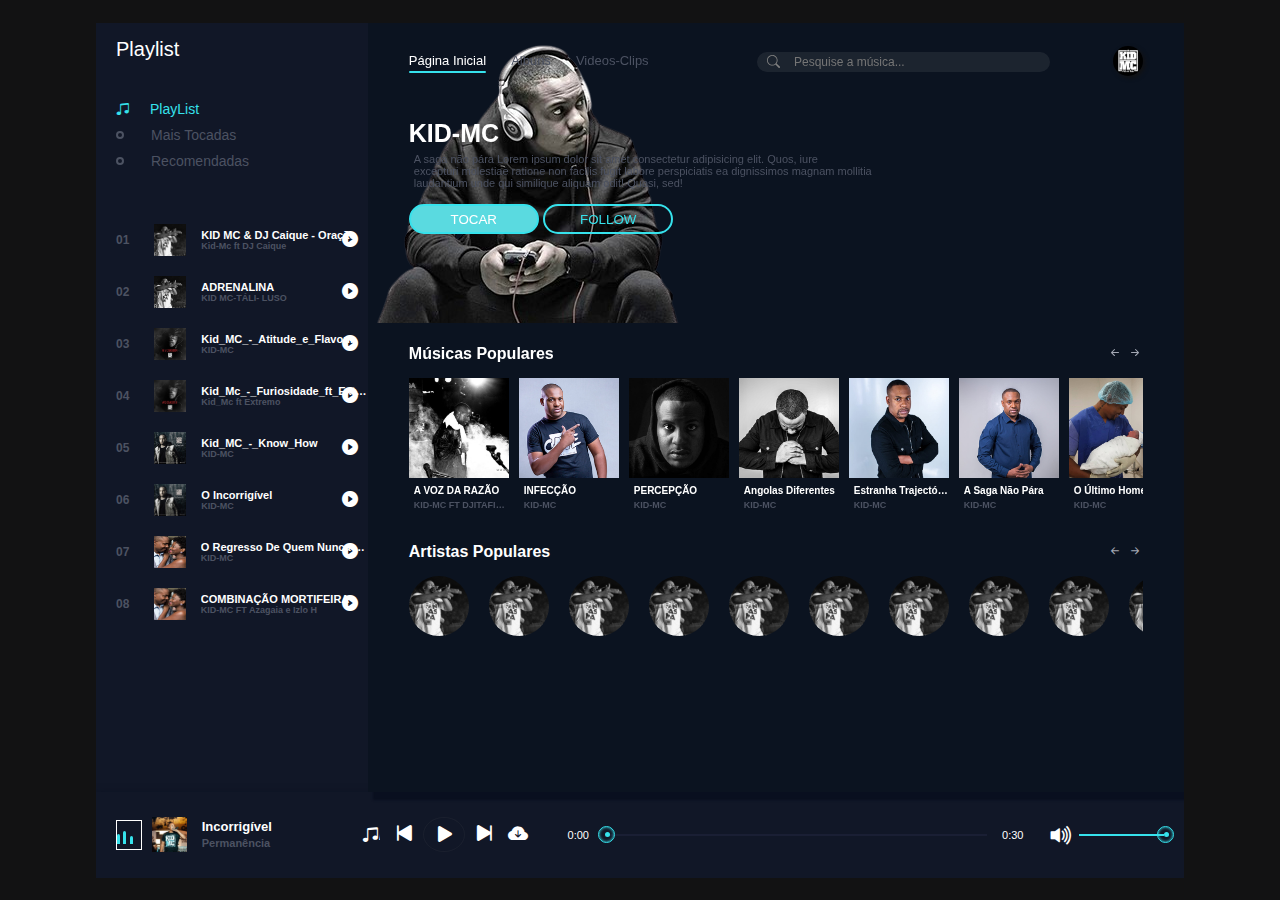
==== commit 8ed5d3c5: "ORGANIZAR" ====
--- a/index.html
+++ b/index.html
@@ -147,62 +147,22 @@
         <ul>
           <li>Página Inicial <span></span></li>
           <li>Albuns</li>
-          <li>Videos-Clips</li>
+          
+            <li>Videos-Clips</li>
+          
         </ul>
         <div class="pesquisar">
           <i class=" bi bi-search"></i>
           <input type="text" name="" id="" placeholder="Pesquise a música...">
           <div class="procurar_musicas">
-            <a href="" class="cartao"><img  src="Imagens/telefones/50.jpg" alt=""> 
+          <!--   <a href="" class="cartao"><img  src="Imagens/telefones/50.jpg" alt=""> 
             <div class="content">
                   Incorrigível
                   <div class="subtitulo">
                     KID-MC
                   </div>
             </div> 
-            </a>
-              <a href="" class="cartao"><img  src="Imagens/telefones/50.jpg" alt=""> 
-            <div class="content">
-                  Incorrigível
-                  <div class="subtitulo">
-                    KID-MC
-                  </div>
-            </div> 
-            </a>
-              <a href="" class="cartao"><img  src="Imagens/telefones/50.jpg" alt=""> 
-            <div class="content">
-                  Incorrigível
-                  <div class="subtitulo">
-                    KID-MC
-                  </div>
-            </div> 
-            </a>
-
-              <a href="" class="cartao"><img  src="Imagens/telefones/50.jpg" alt=""> 
-            <div class="content">
-                  Incorrigível
-                  <div class="subtitulo">
-                    KID-MC
-                  </div>
-            </div> 
-            </a>
-
-              <a href="" class="cartao"><img  src="Imagens/telefones/50.jpg" alt=""> 
-            <div class="content">
-                  Incorrigível
-                  <div class="subtitulo">
-                    KID-MC
-                  </div>
-            </div> 
-            </a>
-              <a href="" class="cartao"><img  src="Imagens/telefones/50.jpg" alt=""> 
-            <div class="content">
-                  Incorrigível
-                  <div class="subtitulo">
-                    KID-MC
-                  </div>
-            </div> 
-            </a>
+            </a>--> 
          
             
           </div>
--- a/Estilos/music.css
+++ b/Estilos/music.css
@@ -561,22 +561,28 @@
    position: absolute;
    width: 100%;
    height: 200px;
-  /* border: 1px solid #fff;*/
+   /* border: 1px solid #fff;*/
    margin-top: 10px;
    border-radius: 10px;
    overflow: auto;
 }
 
+header .musicas_lateral nav .procurar_musicas::-webkit-scrollbar {
+   display: none;
+}
+
+
 header .musicas_lateral nav .procurar_musicas .cartao {
    width: 100%;
    min-height: 45px;
    /*border-radius: 1px solid #fff;*/
    display: flex;
    align-items: center;
-   
+
    margin-bottom: 5px;
    background: rgb(184, 184, 184, .1);
    text-decoration: none;
+   display: none;
 
 }
 
@@ -587,20 +593,22 @@
 
 
 }
-header .musicas_lateral nav .procurar_musicas .cartao .content{
-width: 80%;
-height: 100%;
-/*border: 1px solid #fff;*/
-padding: 0;
-font-size: 13px;
-font-weight: 600;
-color: #fff;
-
-}
-header .musicas_lateral nav .procurar_musicas .cartao .content .subtitulo{
-font-size: 11px;
-color: #a4a8b4;
-font-weight: 500;
+
+header .musicas_lateral nav .procurar_musicas .cartao .content {
+   width: 80%;
+   height: 100%;
+   /*border: 1px solid #fff;*/
+   padding: 0;
+   font-size: 13px;
+   font-weight: 600;
+   color: #fff;
+
+}
+
+header .musicas_lateral nav .procurar_musicas .cartao .content .subtitulo {
+   font-size: 11px;
+   color: #a4a8b4;
+   font-weight: 500;
 
 
 }
@@ -888,7 +896,131 @@
 }
 
 
-
+/* Configurar Tela Login-Inicio*/
+
+header .esquerdo_bx1,
+.direto_bx1 {
+   position: relative;
+   width: 65%;
+   height: 100%;
+   /*border: 1px solid #fff;*/
+   background: #0b1320;
+   display: flex;
+   align-items: center;
+   justify-content: center;
+}
+
+header .esquerdo_bx1 {
+   width: 35%;
+   background: #fff;
+   /*box-shadow: 5px 0px 2px #090f1f;*/
+}
+
+header .esquerdo_bx1 .content {
+   width: 75%;
+   height: auto;
+   border: none;
+   padding: 25px 20px;
+   background: #fff;
+
+}
+
+header .esquerdo_bx1 .content .cartao {
+   width: 100%;
+   display: flex;
+   align-items: flex-start;
+   flex-direction: column;
+   justify-content: center;
+   margin-top: 20px;
+
+}
+
+header .esquerdo_bx1 .content .cartao label {
+   font-size: 14px;
+
+}
+
+header .esquerdo_bx1 .content .cartao input {
+   width: 100%;
+   padding: 6px 10px;
+   border: 1px solid rgb(154, 154, 154);
+   background: rgb(238, 238, 283);
+   margin-top: 5px;
+
+
+}
+
+header .esquerdo_bx1 .content .submit {
+   margin-top: 30px;
+   padding: 8px 20px;
+   color: #fff;
+   background: #111727;
+   width: 100%;
+   cursor: pointer;
+
+}
+
+header .esquerdo_bx1 .content .submit {
+   margin-top: 30px;
+   padding: 8px 20px;
+   color: #fff;
+   background: #111727;
+   width: 100%;
+   cursor: pointer;
+
+}
+
+header .esquerdo_bx1 .content .check {
+   display: flex;
+   align-items: center;
+   margin-top: 10px;
+
+}
+
+header .esquerdo_bx1 .content .check .span {
+   margin-left: 5px;
+   font-size: 13px;
+}
+
+header .esquerdo_bx1 .content p {
+   margin-top: 90px;
+   text-align: center;
+   font-size: 13px;
+
+}
+
+header .esquerdo_bx1 .content p a {
+   text-decoration: none;
+   color: #5adae0;
+   font-weight: bold;
+
+}
+
+header .direto_bx1 h3 {
+   position: absolute;
+   background: #5adae0;
+   color: black;
+   right: 0;
+   bottom: 20px;
+   padding: 3px 10px;
+   border-radius: 5px 0px 0px 5px;
+   font-size: 13px;
+}
+
+
+
+
+
+
+
+
+
+
+
+
+
+
+/* Configurar Tela Login-Fim*/
 
 
 
